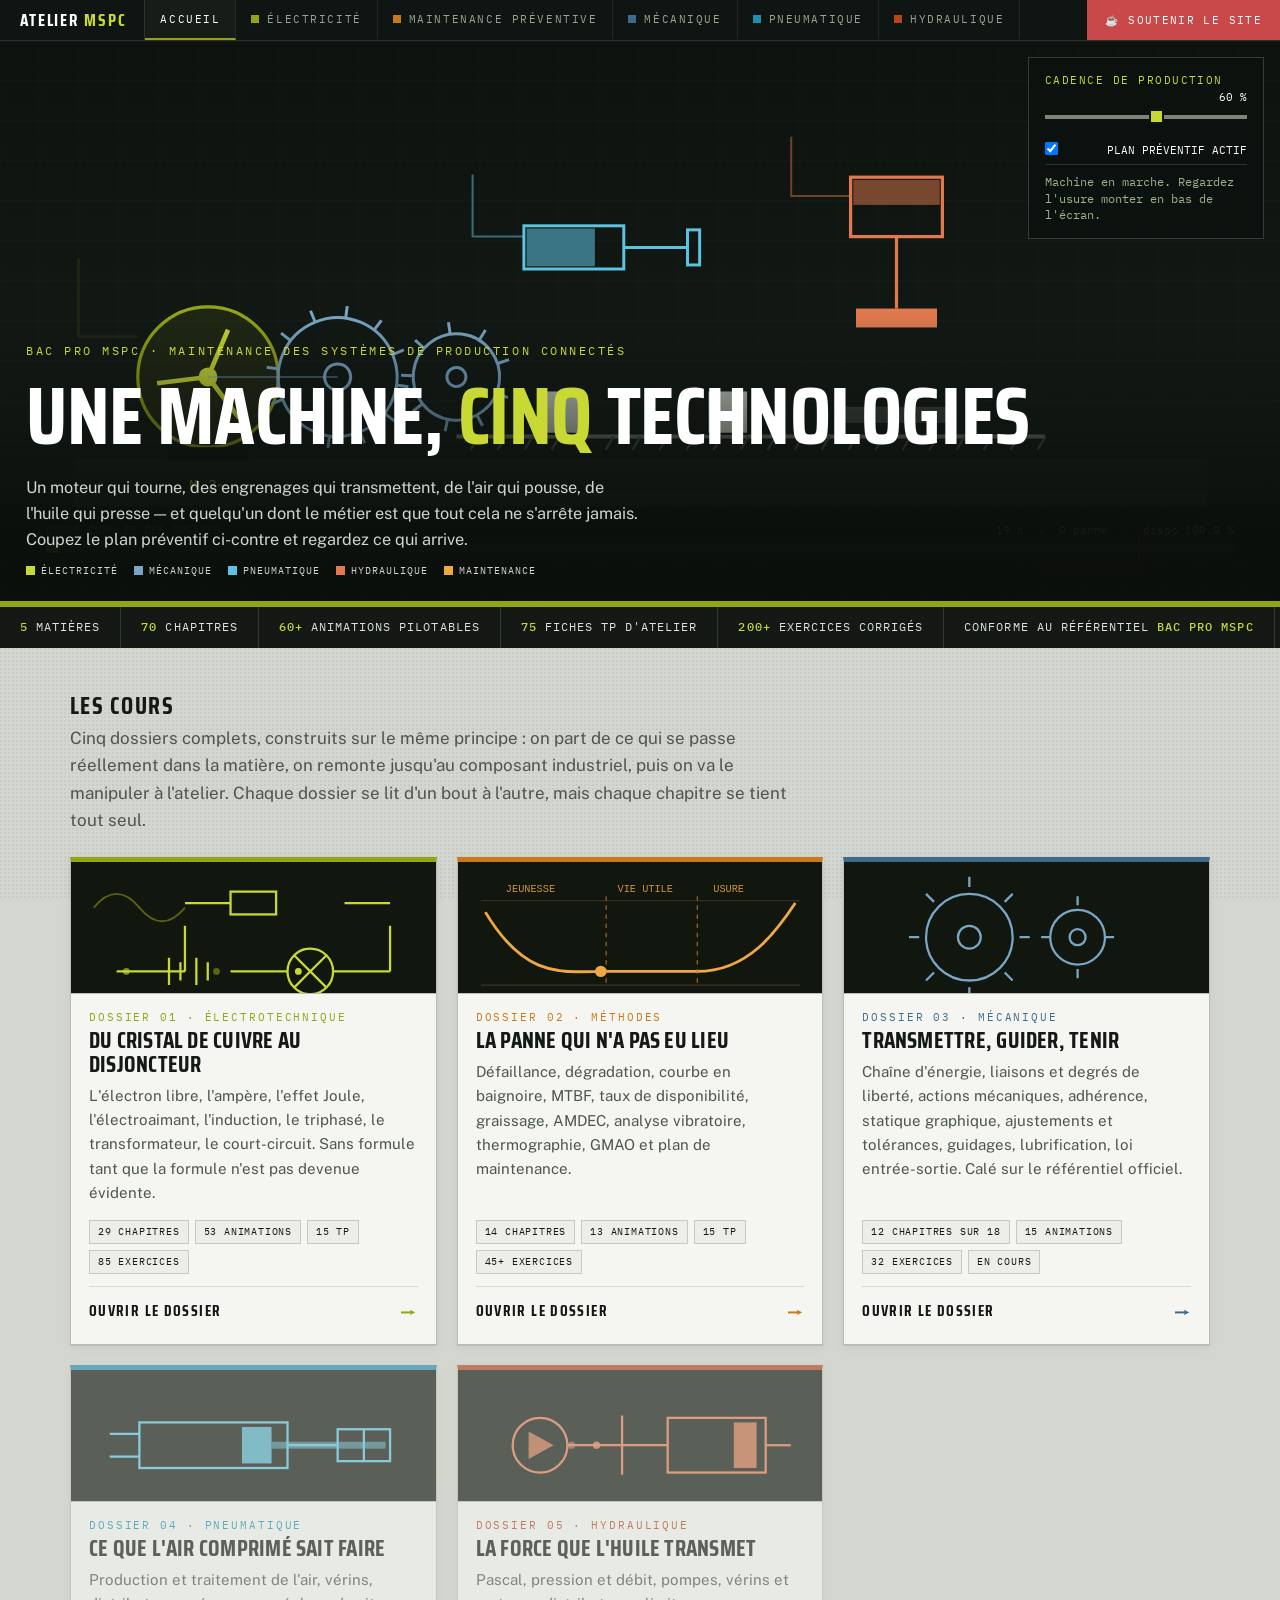
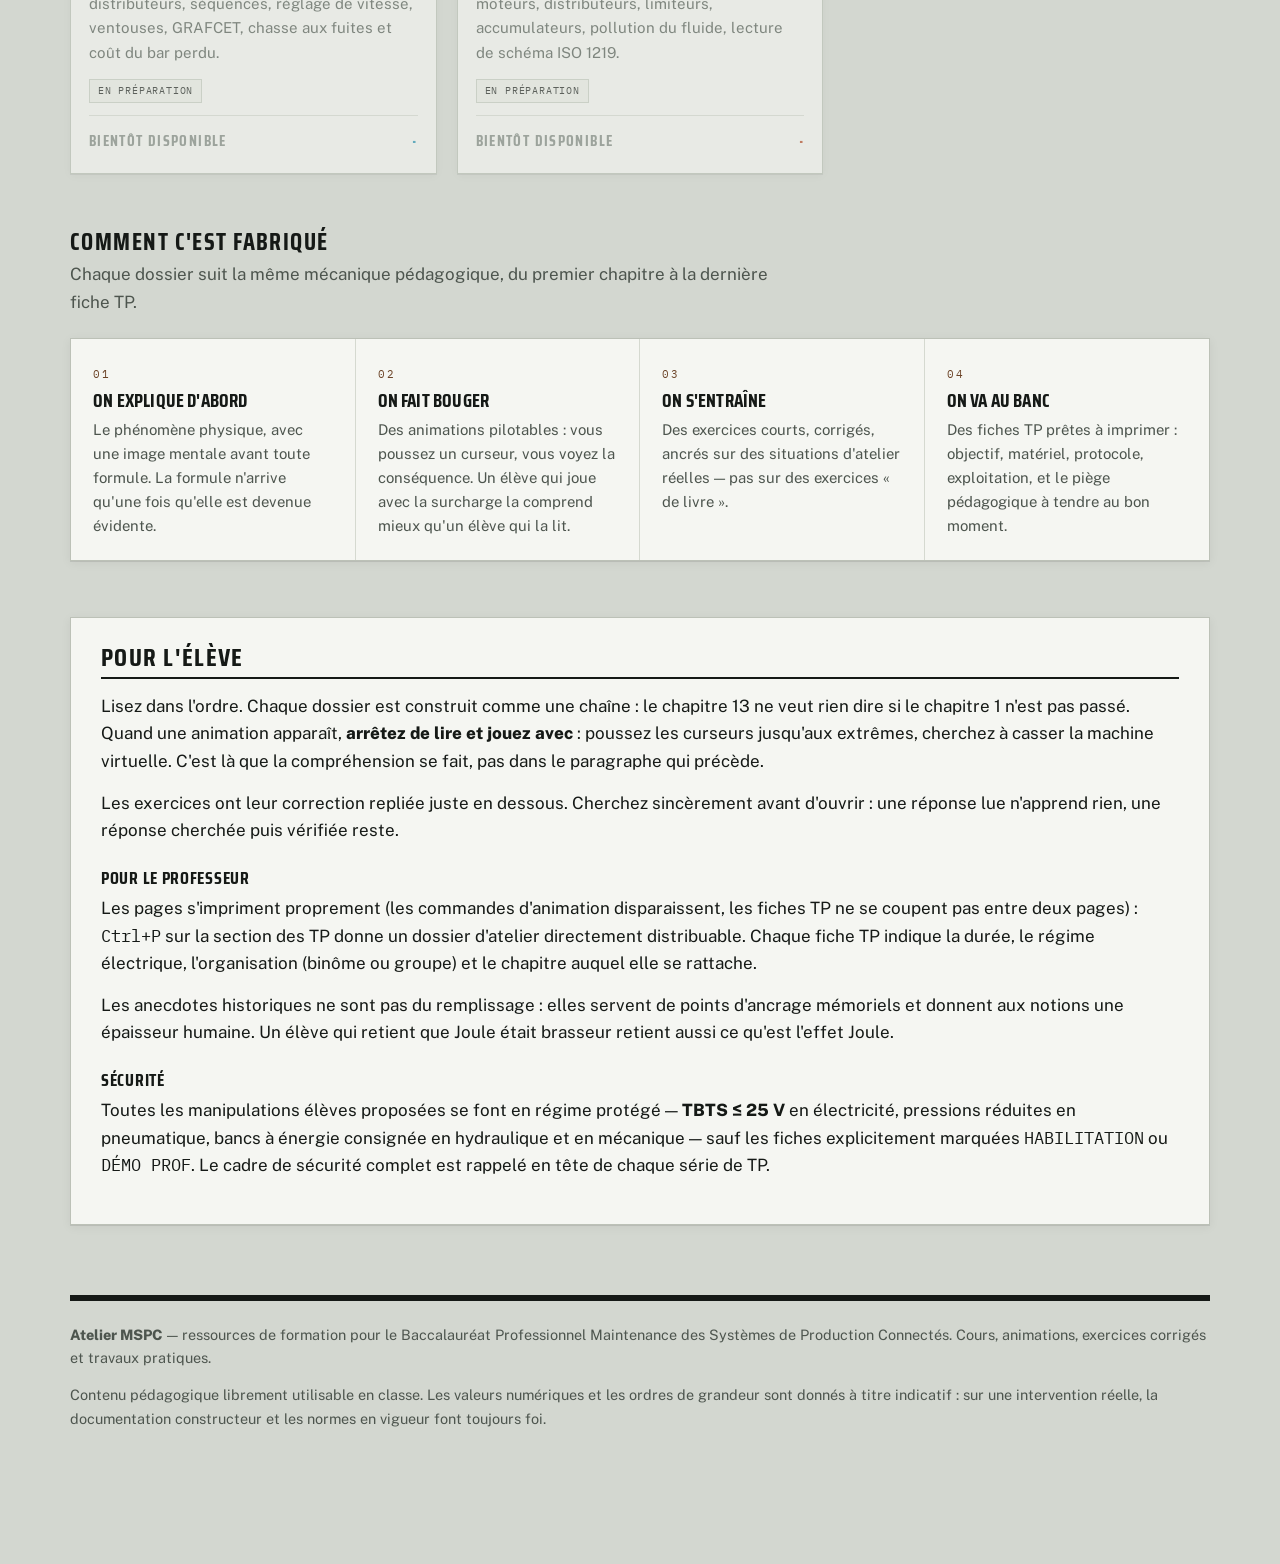
==== index.html @ 01ea4c97 "Header persistant (sticky) + bouton de don Ko-fi - .sitenav passe en position:sticky pour rester vis" ====
<!DOCTYPE html>
<html lang="fr">
<head>
<meta charset="utf-8">
<meta name="viewport" content="width=device-width, initial-scale=1">
<title>Atelier MSPC — Cours, exercices et TP pour le Bac Pro Maintenance</title>
<meta name="description" content="Ressources complètes de Bac Pro MSPC : électricité, maintenance préventive, mécanique, pneumatique, hydraulique. Cours, animations pilotables, exercices corrigés et fiches TP d'atelier.">
<link rel="preconnect" href="https://fonts.googleapis.com">
<link rel="preconnect" href="https://fonts.gstatic.com" crossorigin>
<link href="https://fonts.googleapis.com/css2?family=Saira+Condensed:wght@500;600;700&family=Public+Sans:ital,wght@0,400;0,600;0,800;1,400&family=IBM+Plex+Mono:wght@400;500;600&display=swap" rel="stylesheet">
<link rel="stylesheet" href="assets/site.css">
<script src="assets/site.js"></script>
<style>
:root{--accent:#93a415; --accent-clair:#c8d834}
.hero-canvas-wrap{height:min(70vh,560px); min-height:420px}
.pitch{display:grid; grid-template-columns:repeat(auto-fit,minmax(230px,1fr)); gap:0; margin-bottom:56px;
  border:1px solid #bcc1b7; background:var(--papier); box-shadow:var(--ombre)}
.pitch>div{padding:20px 22px 22px; border-right:1px solid #d5d9d0}
.pitch>div:last-child{border-right:none}
.pitch .n{font-family:"IBM Plex Mono",monospace; font-size:10.5px; letter-spacing:.2em; text-transform:uppercase; color:var(--repere)}
.pitch h3{margin:4px 0 7px; font-size:1.18rem; text-transform:uppercase}
.pitch p{margin:0; font-size:.93rem; color:var(--encre-doux)}
.legende-hero{display:flex; flex-wrap:wrap; gap:5px 16px; margin-top:10px}
.legende-hero span{font-family:"IBM Plex Mono",monospace; font-size:10px; letter-spacing:.1em; text-transform:uppercase; color:#cfd6cf; display:flex; align-items:center; gap:6px}
.legende-hero i{width:9px; height:9px; display:block}
.switch{display:flex; align-items:center; gap:9px; cursor:pointer; margin:0 0 12px}
.switch input{width:auto; margin:0}
.switch span{font-family:"IBM Plex Mono",monospace; font-size:10.5px; letter-spacing:.11em; text-transform:uppercase; color:#fff}
@media (max-width:760px){.pitch>div{border-right:none; border-bottom:1px solid #d5d9d0}}
</style>
</head>
<body>

<nav class="sitenav" aria-label="Navigation entre les cours">
  <a class="marque" href="index.html"><span class="sig">Atelier <b>MSPC</b></span></a>
  <div class="liens">
    <a href="index.html" aria-current="page">Accueil</a>
    <a class="m-elec" href="electricite.html"><i class="pastille"></i>Électricité</a>
    <a class="m-maint" href="maintenance-preventive.html"><i class="pastille"></i>Maintenance préventive</a>
    <a class="m-meca" href="mecanique.html"><i class="pastille"></i>Mécanique</a>
    <a class="m-pneu" href="pneumatique.html"><i class="pastille"></i>Pneumatique</a>
    <a class="m-hydro" href="hydraulique.html"><i class="pastille"></i>Hydraulique</a>
  </div>
  <a class="soutenir" href="https://ko-fi.com/topinambourrutabaga" target="_blank" rel="noopener">☕ Soutenir le site</a>
</nav>

<header class="hero">
  <div class="hero-canvas-wrap">
    <canvas id="ligne" aria-label="Animation : ligne de production pluritechnologique avec ou sans maintenance préventive"></canvas>
    <div class="hero-ctrl">
      <label>Cadence de production <span id="hc">60 %</span></label>
      <input type="range" id="hcad" min="10" max="100" value="60" aria-label="Cadence de production">
      <label class="switch"><input type="checkbox" id="hprev" checked><span>Plan préventif actif</span></label>
      <div class="verdict" id="hverdict">Machine en marche. Regardez l'usure monter en bas de l'écran.</div>
    </div>
    <div class="hero-text">
      <span class="eyebrow">Bac Pro MSPC · Maintenance des Systèmes de Production Connectés</span>
      <h1>Une machine, <em>cinq</em> technologies</h1>
      <p>Un moteur qui tourne, des engrenages qui transmettent, de l'air qui pousse, de l'huile qui presse — et quelqu'un dont le métier est que tout cela ne s'arrête jamais. Coupez le plan préventif ci-contre et regardez ce qui arrive.</p>
      <div class="legende-hero">
        <span><i style="background:#c8d834"></i>Électricité</span>
        <span><i style="background:#79a6c4"></i>Mécanique</span>
        <span><i style="background:#5cc4e0"></i>Pneumatique</span>
        <span><i style="background:#e07a4e"></i>Hydraulique</span>
        <span><i style="background:#f0a844"></i>Maintenance</span>
      </div>
    </div>
  </div>
</header>

<div class="meta-bar">
  <div><b>5</b> matières</div>
  <div><b>70</b> chapitres</div>
  <div><b>60+</b> animations pilotables</div>
  <div><b>75</b> fiches TP d'atelier</div>
  <div><b>200+</b> exercices corrigés</div>
  <div>Conforme au référentiel <b>Bac Pro MSPC</b></div>
</div>

<div class="wrap">

<h2 class="section-titre">Les cours</h2>
<p class="section-intro">Cinq dossiers complets, construits sur le même principe : on part de ce qui se passe réellement dans la matière, on remonte jusqu'au composant industriel, puis on va le manipuler à l'atelier. Chaque dossier se lit d'un bout à l'autre, mais chaque chapitre se tient tout seul.</p>

<div class="cours-grid">

  <a class="carte m-elec" href="electricite.html">
    <div class="vignette">
      <svg viewBox="0 0 320 132" preserveAspectRatio="xMidYMid slice" aria-hidden="true">
        <g fill="none" stroke="#c8d834" stroke-width="2">
          <path d="M40 96h60M140 96h50M230 96h50M280 96V56M280 36h-40M100 96V56M100 36h40"/>
          <rect x="140" y="26" width="40" height="20"/>
          <circle cx="210" cy="96" r="20"/><path d="M196 82l28 28M224 82l-28 28"/>
          <path d="M100 96 l0 0"/>
          <path d="M40 96V70M40 70h0" stroke-width="0"/>
        </g>
        <g stroke="#c8d834" stroke-width="2"><path d="M120 88v16M110 84v24M96 88v16M86 84v24"/></g>
        <path d="M20 40q20-24 40 0t40 0" fill="none" stroke="#93a415" stroke-width="1.6" opacity=".55"/>
        <g fill="#c8d834"><circle cx="60" cy="96" r="3"><animate attributeName="cx" values="45;275" dur="3.2s" repeatCount="indefinite"/></circle>
        <circle cx="60" cy="96" r="3" opacity=".6"><animate attributeName="cx" values="45;275" dur="3.2s" begin="-1.1s" repeatCount="indefinite"/></circle>
        <circle cx="60" cy="96" r="3" opacity=".4"><animate attributeName="cx" values="45;275" dur="3.2s" begin="-2.2s" repeatCount="indefinite"/></circle></g>
      </svg>
    </div>
    <div class="corps">
      <span class="num">Dossier 01 · Électrotechnique</span>
      <h3>Du cristal de cuivre au disjoncteur</h3>
      <p>L'électron libre, l'ampère, l'effet Joule, l'électroaimant, l'induction, le triphasé, le transformateur, le court-circuit. Sans formule tant que la formule n'est pas devenue évidente.</p>
      <div class="chiffres"><span>29 chapitres</span><span>53 animations</span><span>15 TP</span><span>85 exercices</span></div>
      <div class="cta">Ouvrir le dossier <em>→</em></div>
    </div>
  </a>

  <a class="carte m-maint" href="maintenance-preventive.html">
    <div class="vignette">
      <svg viewBox="0 0 320 132" preserveAspectRatio="xMidYMid slice" aria-hidden="true">
        <path d="M20 34h280M20 108h280" stroke="#5a4a2e" stroke-width="1" opacity=".6"/>
        <path d="M24 44 C60 104, 92 96, 130 96 L210 96 C255 96, 280 60, 296 36"
              fill="none" stroke="#f0a844" stroke-width="2.5"/>
        <g stroke="#c9791a" stroke-width="1.2" opacity=".7" stroke-dasharray="4 4">
          <path d="M130 30v78M210 30v78"/></g>
        <g fill="#f0a844" font-family="monospace" font-size="9" opacity=".85">
          <text x="42" y="26">JEUNESSE</text><text x="140" y="26">VIE UTILE</text><text x="224" y="26">USURE</text></g>
        <circle cx="170" cy="96" r="5" fill="#f0a844"><animate attributeName="cx" values="30;296" dur="6s" repeatCount="indefinite"/><animate attributeName="cy" values="44;96;96;36" keyTimes="0;0.35;0.7;1" dur="6s" repeatCount="indefinite"/></circle>
      </svg>
    </div>
    <div class="corps">
      <span class="num">Dossier 02 · Méthodes</span>
      <h3>La panne qui n'a pas eu lieu</h3>
      <p>Défaillance, dégradation, courbe en baignoire, MTBF, taux de disponibilité, graissage, AMDEC, analyse vibratoire, thermographie, GMAO et plan de maintenance.</p>
      <div class="chiffres"><span>14 chapitres</span><span>13 animations</span><span>15 TP</span><span>45+ exercices</span></div>
      <div class="cta">Ouvrir le dossier <em>→</em></div>
    </div>
  </a>

  <a class="carte m-meca" href="mecanique.html">
    <div class="vignette">
      <svg viewBox="0 0 320 132" preserveAspectRatio="xMidYMid slice" aria-hidden="true">
        <g fill="none" stroke="#79a6c4" stroke-width="2">
          <circle cx="110" cy="66" r="38"/><circle cx="110" cy="66" r="10"/>
          <circle cx="205" cy="66" r="24"/><circle cx="205" cy="66" r="7"/>
        </g>
        <g stroke="#79a6c4" stroke-width="2"><path d="M110 22v-9M110 110v9M66 66h-9M154 66h9M79 35l-7-7M141 97l7 7M141 35l7-7M79 97l-7 7"/></g>
        <g stroke="#79a6c4" stroke-width="2"><path d="M205 38v-8M205 94v8M181 66h-8M229 66h8"/></g>
      </svg>
    </div>
    <div class="corps">
      <span class="num">Dossier 03 · Mécanique</span>
      <h3>Transmettre, guider, tenir</h3>
      <p>Chaîne d'énergie, liaisons et degrés de liberté, actions mécaniques, adhérence, statique graphique, ajustements et tolérances, guidages, lubrification, loi entrée-sortie. Calé sur le référentiel officiel.</p>
      <div class="chiffres"><span>12 chapitres sur 18</span><span>15 animations</span><span>32 exercices</span><span>en cours</span></div>
      <div class="cta">Ouvrir le dossier <em>→</em></div>
    </div>
  </a>

  <div class="carte m-pneu bientot">
    <div class="vignette">
      <svg viewBox="0 0 320 132" preserveAspectRatio="xMidYMid slice" aria-hidden="true">
        <g fill="none" stroke="#5cc4e0" stroke-width="2">
          <rect x="60" y="46" width="130" height="40"/>
          <path d="M190 66h44M60 56h-26M60 76h-26"/>
          <rect x="234" y="52" width="46" height="28"/><path d="M257 52v28"/>
        </g>
        <rect x="70" y="50" width="26" height="32" fill="#5cc4e0" opacity=".85">
          <animate attributeName="x" values="70;150;150;70" keyTimes="0;0.35;0.6;1" dur="4s" repeatCount="indefinite"/></rect>
        <rect x="96" y="63" width="100" height="6" fill="#5cc4e0" opacity=".55">
          <animate attributeName="x" values="96;176;176;96" keyTimes="0;0.35;0.6;1" dur="4s" repeatCount="indefinite"/></rect>
      </svg>
    </div>
    <div class="corps">
      <span class="num">Dossier 04 · Pneumatique</span>
      <h3>Ce que l'air comprimé sait faire</h3>
      <p>Production et traitement de l'air, vérins, distributeurs, séquences, réglage de vitesse, ventouses, GRAFCET, chasse aux fuites et coût du bar perdu.</p>
      <div class="chiffres"><span>En préparation</span></div>
      <div class="cta">Bientôt disponible <em>·</em></div>
    </div>
  </div>

  <div class="carte m-hydro bientot">
    <div class="vignette">
      <svg viewBox="0 0 320 132" preserveAspectRatio="xMidYMid slice" aria-hidden="true">
        <g fill="none" stroke="#e07a4e" stroke-width="2">
          <circle cx="72" cy="66" r="24"/><path d="M62 54l22 12-22 12z" fill="#e07a4e" opacity=".8" stroke="none"/>
          <path d="M96 66h48M144 40v52M144 66h40"/>
          <rect x="184" y="42" width="86" height="48"/><path d="M270 66h22"/>
        </g>
        <rect x="188" y="46" width="20" height="40" fill="#e07a4e" opacity=".85">
          <animate attributeName="x" values="188;242;242;188" keyTimes="0;0.4;0.62;1" dur="4.6s" repeatCount="indefinite"/></rect>
        <g fill="#e07a4e"><circle cx="110" cy="66" r="3.2" opacity=".9"><animate attributeName="cx" values="98;142" dur="1.4s" repeatCount="indefinite"/></circle>
        <circle cx="120" cy="66" r="3.2" opacity=".6"><animate attributeName="cx" values="98;142" dur="1.4s" begin="-.7s" repeatCount="indefinite"/></circle></g>
      </svg>
    </div>
    <div class="corps">
      <span class="num">Dossier 05 · Hydraulique</span>
      <h3>La force que l'huile transmet</h3>
      <p>Pascal, pression et débit, pompes, vérins et moteurs, distributeurs, limiteurs, accumulateurs, pollution du fluide, lecture de schéma ISO 1219.</p>
      <div class="chiffres"><span>En préparation</span></div>
      <div class="cta">Bientôt disponible <em>·</em></div>
    </div>
  </div>

</div>

<h2 class="section-titre">Comment c'est fabriqué</h2>
<p class="section-intro">Chaque dossier suit la même mécanique pédagogique, du premier chapitre à la dernière fiche TP.</p>

<div class="pitch">
  <div><span class="n">01</span><h3>On explique d'abord</h3><p>Le phénomène physique, avec une image mentale avant toute formule. La formule n'arrive qu'une fois qu'elle est devenue évidente.</p></div>
  <div><span class="n">02</span><h3>On fait bouger</h3><p>Des animations pilotables : vous poussez un curseur, vous voyez la conséquence. Un élève qui joue avec la surcharge la comprend mieux qu'un élève qui la lit.</p></div>
  <div><span class="n">03</span><h3>On s'entraîne</h3><p>Des exercices courts, corrigés, ancrés sur des situations d'atelier réelles — pas sur des exercices « de livre ».</p></div>
  <div><span class="n">04</span><h3>On va au banc</h3><p>Des fiches TP prêtes à imprimer : objectif, matériel, protocole, exploitation, et le piège pédagogique à tendre au bon moment.</p></div>
</div>

<div class="bloc">
  <h2>Pour l'élève</h2>
  <p>Lisez dans l'ordre. Chaque dossier est construit comme une chaîne : le chapitre 13 ne veut rien dire si le chapitre 1 n'est pas passé. Quand une animation apparaît, <strong>arrêtez de lire et jouez avec</strong> : poussez les curseurs jusqu'aux extrêmes, cherchez à casser la machine virtuelle. C'est là que la compréhension se fait, pas dans le paragraphe qui précède.</p>
  <p>Les exercices ont leur correction repliée juste en dessous. Cherchez sincèrement avant d'ouvrir : une réponse lue n'apprend rien, une réponse cherchée puis vérifiée reste.</p>

  <h3>Pour le professeur</h3>
  <p>Les pages s'impriment proprement (les commandes d'animation disparaissent, les fiches TP ne se coupent pas entre deux pages) : <span class="mono">Ctrl+P</span> sur la section des TP donne un dossier d'atelier directement distribuable. Chaque fiche TP indique la durée, le régime électrique, l'organisation (binôme ou groupe) et le chapitre auquel elle se rattache.</p>
  <p>Les anecdotes historiques ne sont pas du remplissage : elles servent de points d'ancrage mémoriels et donnent aux notions une épaisseur humaine. Un élève qui retient que Joule était brasseur retient aussi ce qu'est l'effet Joule.</p>

  <h3>Sécurité</h3>
  <p>Toutes les manipulations élèves proposées se font en régime protégé — <strong>TBTS ≤ 25 V</strong> en électricité, pressions réduites en pneumatique, bancs à énergie consignée en hydraulique et en mécanique — sauf les fiches explicitement marquées <span class="mono">HABILITATION</span> ou <span class="mono">DÉMO PROF</span>. Le cadre de sécurité complet est rappelé en tête de chaque série de TP.</p>
</div>

<footer class="fin">
  <p><strong>Atelier MSPC</strong> — ressources de formation pour le Baccalauréat Professionnel Maintenance des Systèmes de Production Connectés. Cours, animations, exercices corrigés et travaux pratiques.</p>
  <p>Contenu pédagogique librement utilisable en classe. Les valeurs numériques et les ordres de grandeur sont donnés à titre indicatif : sur une intervention réelle, la documentation constructeur et les normes en vigueur font toujours foi.</p>
</footer>

</div>

<script>
(function(){
  "use strict";
  var cv=document.getElementById('ligne'), ctx=cv.getContext('2d');
  var cad=document.getElementById('hcad'), prev=document.getElementById('hprev');
  var lblC=document.getElementById('hc'), verdict=document.getElementById('hverdict');
  // Dimensionnement et boucle de rendu confiés au moteur commun (assets/site.js)
  var W=0,H=0;
  var reduce=MSPC.reduce;

  // --- état de la machine ---
  var t=0, ang=0, beltX=0, verinP=0, verinDir=1, presseP=0;
  var usure=0, heures=0, arrets=0, hArret=0, enPanne=0, enPreventif=0, prochainPrev=250;
  var boites=[];
  for(var i=0;i<5;i++) boites.push({x:-i*120, ok:true});

  function reset(){ usure=0; heures=0; arrets=0; hArret=0; enPanne=0; enPreventif=0; prochainPrev=250; }
  prev.addEventListener('change',function(){ if(prev.checked) prochainPrev=heures+250; });

  function machine(k){
    // k : coefficient de marche (0 = arrêtée)
    var cx=W*0.5, base=H*0.60, s=Math.min(W/900,H/560*1.35); s=Math.max(s,0.42);
    ctx.save(); ctx.translate(cx,base); ctx.scale(s,s);

    // --- bâti ---
    ctx.fillStyle='#1a2019'; ctx.fillRect(-420,60,840,26);
    ctx.fillStyle='#232b24'; ctx.fillRect(-420,86,840,10);

    // --- 1. MOTEUR ÉLECTRIQUE (vert) ---
    ctx.save(); ctx.translate(-320,0);
    ctx.strokeStyle='#93a415'; ctx.lineWidth=2.4; ctx.fillStyle='rgba(147,164,21,.10)';
    ctx.beginPath(); ctx.arc(0,0,52,0,6.2832); ctx.fill(); ctx.stroke();
    ctx.fillStyle='#11160f'; ctx.fillRect(-30,52,60,10);
    // rotor
    ctx.save(); ctx.rotate(ang);
    ctx.strokeStyle='#c8d834'; ctx.lineWidth=3.4;
    for(var a=0;a<3;a++){ ctx.rotate(2.0944); ctx.beginPath(); ctx.moveTo(0,0); ctx.lineTo(0,-38); ctx.stroke(); }
    ctx.restore();
    ctx.fillStyle='#c8d834'; ctx.beginPath(); ctx.arc(0,0,7,0,6.2832); ctx.fill();
    // arc électrique animé sur l'alim
    ctx.strokeStyle='rgba(200,216,52,'+(0.35+0.3*Math.sin(t*6))+')'; ctx.lineWidth=2;
    ctx.beginPath(); ctx.moveTo(-52,-30); ctx.lineTo(-96,-30); ctx.lineTo(-96,-88); ctx.stroke();
    ctx.fillStyle='#c8d834'; ctx.font='11px "IBM Plex Mono",monospace'; ctx.textAlign='center';
    ctx.fillText('M 3~',0,84);
    ctx.restore();

    // --- 2. ENGRENAGES (bleu acier) ---
    function roue(x,y,r,n,rot,col){
      ctx.save(); ctx.translate(x,y); ctx.rotate(rot);
      ctx.strokeStyle=col; ctx.lineWidth=2.2;
      ctx.beginPath(); ctx.arc(0,0,r,0,6.2832); ctx.stroke();
      ctx.beginPath();
      for(var i=0;i<n;i++){ var A=i*6.2832/n; ctx.moveTo(Math.cos(A)*r,Math.sin(A)*r); ctx.lineTo(Math.cos(A)*(r+9),Math.sin(A)*(r+9)); }
      ctx.stroke();
      ctx.beginPath(); ctx.arc(0,0,r*0.22,0,6.2832); ctx.stroke();
      ctx.restore();
    }
    roue(-224,0,44,12,ang*0.6,'#79a6c4');
    roue(-136,0,32,9,-ang*0.83,'#79a6c4');
    ctx.strokeStyle='rgba(121,166,196,.45)'; ctx.lineWidth=1.4;
    ctx.beginPath(); ctx.moveTo(-320,0); ctx.lineTo(-224,0); ctx.stroke();

    // --- 3. CONVOYEUR (bande) ---
    ctx.strokeStyle='#6d7469'; ctx.lineWidth=3;
    ctx.beginPath(); ctx.moveTo(-136,44); ctx.lineTo(300,44); ctx.stroke();
    ctx.strokeStyle='#464d43'; ctx.lineWidth=1.6;
    for(var b=0;b<26;b++){ var bx=-136+((b*20+beltX)%440); ctx.beginPath(); ctx.moveTo(bx,44); ctx.lineTo(bx-6,54); ctx.stroke(); }
    // boîtes transportées
    for(var i2=0;i2<boites.length;i2++){
      var bo=boites[i2];
      if(bo.x<-140||bo.x>300) continue;
      ctx.fillStyle=bo.ok?'rgba(214,220,208,.92)':'rgba(179,32,23,.85)';
      ctx.fillRect(bo.x-15,10,30,32);
      ctx.strokeStyle='#0f1512'; ctx.lineWidth=1.4; ctx.strokeRect(bo.x-15,10,30,32);
    }

    // --- 4. VÉRIN PNEUMATIQUE (cyan) : pousseur au-dessus du convoyeur ---
    ctx.save(); ctx.translate(-40,-96);
    ctx.strokeStyle='#5cc4e0'; ctx.lineWidth=2.2;
    ctx.strokeRect(-46,-16,74,32);
    ctx.fillStyle='rgba(92,196,224,.55)'; ctx.fillRect(-44,-14,20+verinP*40,28);
    ctx.beginPath(); ctx.moveTo(28,0); ctx.lineTo(40+verinP*46,0); ctx.stroke();
    ctx.strokeRect(40+verinP*46,-13,9,26);
    // arrivée d'air
    ctx.strokeStyle='rgba(92,196,224,.5)'; ctx.lineWidth=1.5;
    ctx.beginPath(); ctx.moveTo(-46,-8); ctx.lineTo(-84,-8); ctx.lineTo(-84,-54); ctx.stroke();
    ctx.restore();

    // --- 5. PRESSE HYDRAULIQUE (orange) ---
    ctx.save(); ctx.translate(190,-118);
    ctx.strokeStyle='#e07a4e'; ctx.lineWidth=2.4;
    ctx.strokeRect(-34,-30,68,44);
    ctx.fillStyle='rgba(224,122,78,.5)'; ctx.fillRect(-32,-28,64,10+presseP*30);
    ctx.beginPath(); ctx.moveTo(0,14); ctx.lineTo(0,52+presseP*54); ctx.stroke();
    ctx.fillStyle='#e07a4e'; ctx.fillRect(-30,52+presseP*54,60,14);
    // enclume
    ctx.fillStyle='#3a423a'; ctx.fillRect(-40,140,80,12);
    ctx.strokeStyle='rgba(224,122,78,.45)'; ctx.lineWidth=1.5;
    ctx.beginPath(); ctx.moveTo(-34,-16); ctx.lineTo(-78,-16); ctx.lineTo(-78,-60); ctx.stroke();
    ctx.restore();

    ctx.restore();
  }

  function jauge(){
    var pad=Math.min(W*0.06,46), y=H-58, w=W-pad*2;
    ctx.font='11px "IBM Plex Mono",monospace'; ctx.textAlign='left';
    ctx.fillStyle='#8d968b'; ctx.fillText('USURE CUMULÉE DES ORGANES',pad,y-9);
    // barre
    ctx.fillStyle='rgba(255,255,255,.10)'; ctx.fillRect(pad,y,w,10);
    var u=Math.min(usure,100)/100;
    var col = u<0.55 ? '#93a415' : (u<0.82 ? '#f0a844' : '#b32017');
    ctx.fillStyle=col; ctx.fillRect(pad,y,w*u,10);
    // seuil de défaillance
    ctx.strokeStyle='rgba(179,32,23,.85)'; ctx.lineWidth=2;
    ctx.beginPath(); ctx.moveTo(pad+w*0.92,y-5); ctx.lineTo(pad+w*0.92,y+15); ctx.stroke();
    ctx.fillStyle='rgba(179,32,23,.9)'; ctx.font='9px "IBM Plex Mono",monospace';
    ctx.fillText('SEUIL DE DÉFAILLANCE',pad+w*0.92-96,y+26);
    // compteurs
    ctx.textAlign='right'; ctx.font='11px "IBM Plex Mono",monospace'; ctx.fillStyle='#cfd6cf';
    var dispo = heures>0 ? (100*(heures-hArret)/heures) : 100;
    ctx.fillText(Math.round(heures)+' h  ·  '+arrets+' panne'+(arrets>1?'s':'')+'  ·  dispo '+dispo.toFixed(1)+' %',pad+w,y-9);
  }

  function bandeau(){
    if(enPanne>0){
      ctx.fillStyle='rgba(179,32,23,'+(0.14+0.09*Math.sin(t*9))+')'; ctx.fillRect(0,0,W,H);
      ctx.fillStyle='#ff6a5e'; ctx.font='700 '+Math.min(W*0.045,34)+'px "Saira Condensed",sans-serif';
      ctx.textAlign='center'; ctx.fillText('ARRÊT FORTUIT — DÉFAILLANCE',W/2,H*0.30);
      ctx.fillStyle='#ffb0a8'; ctx.font='12px "IBM Plex Mono",monospace';
      ctx.fillText('Réparation en cours · production perdue',W/2,H*0.30+22);
    } else if(enPreventif>0){
      ctx.fillStyle='#f0a844'; ctx.font='700 '+Math.min(W*0.034,26)+'px "Saira Condensed",sans-serif';
      ctx.textAlign='center'; ctx.fillText('ARRÊT PROGRAMMÉ — INTERVENTION PRÉVENTIVE',W/2,H*0.30);
      ctx.fillStyle='#e0c49a'; ctx.font='12px "IBM Plex Mono",monospace';
      ctx.fillText('Graissage · contrôle · remplacement des pièces d\'usure',W/2,H*0.30+22);
    }
  }

  var dernierTexte='';
  function texte(){
    var msg;
    if(enPanne>0) msg='Panne. Personne n\'avait rien vu venir : la machine s\'arrête au pire moment, et l\'arrêt dure longtemps.';
    else if(enPreventif>0) msg='Arrêt court, choisi, planifié. On remet l\'usure à zéro avant qu\'elle ne devienne une panne.';
    else if(usure>82) msg='Usure critique : vibrations, jeu, échauffement. La défaillance est imminente.';
    else if(usure>55) msg='L\'usure s\'installe. C\'est ici qu\'un contrôle conditionnel la détecterait.';
    else if(+cad.value>85) msg='Cadence élevée : la machine produit plus, mais s\'use nettement plus vite.';
    else msg='Machine en marche. Regardez l\'usure monter en bas de l\'écran.';
    if(msg!==dernierTexte){ verdict.textContent=msg; dernierTexte=msg; }
  }

  MSPC.anim('ligne', function(a){
    W=a.W; H=a.H; t=a.t;
    var dt=a.dt;
    var c=+cad.value/100;
    lblC.textContent=Math.round(c*100)+' %';

    var marche = (enPanne<=0 && enPreventif<=0) ? 1 : 0;

    if(marche){
      heures += dt*22;
      // l'usure croît plus que proportionnellement à la cadence
      usure += dt*3.4*Math.pow(c,1.7);
      if(prev.checked && heures>=prochainPrev){ enPreventif=2.0; }
      if(usure>=92){ enPanne=6.0; arrets++; }
    } else {
      heures += dt*22; hArret += dt*22;
      if(enPreventif>0){ enPreventif-=dt; if(enPreventif<=0){ usure=Math.max(0,usure*0.12); prochainPrev=heures+250; } }
      if(enPanne>0){ enPanne-=dt; if(enPanne<=0){ usure=0; if(prev.checked) prochainPrev=heures+250; } }
    }

    // cinématique
    var k = marche ? c : 0;
    if(!reduce){
      ang += dt*9*k;
      beltX += dt*150*k;
      verinP += verinDir*dt*1.5*k; if(verinP>1){verinP=1;verinDir=-1;} if(verinP<0){verinP=0;verinDir=1;}
      presseP = marche ? (0.5+0.5*Math.sin(t*2.2*c-1.57)) : presseP;
      for(var i=0;i<boites.length;i++){
        boites[i].x += dt*150*k*0.85;
        if(boites[i].x>320){ boites[i].x=-150; boites[i].ok = usure<80 || Math.random()>0.4; }
      }
    }

    // rendu
    ctx.clearRect(0,0,W,H);
    var g=ctx.createLinearGradient(0,0,0,H);
    g.addColorStop(0,'#0d120f'); g.addColorStop(1,'#161d18');
    ctx.fillStyle=g; ctx.fillRect(0,0,W,H);
    ctx.globalAlpha=0.5;
    ctx.strokeStyle='rgba(255,255,255,.05)'; ctx.lineWidth=1;
    for(var gx=0;gx<W;gx+=40){ ctx.beginPath(); ctx.moveTo(gx,0); ctx.lineTo(gx,H); ctx.stroke(); }
    for(var gy=0;gy<H;gy+=40){ ctx.beginPath(); ctx.moveTo(0,gy); ctx.lineTo(W,gy); ctx.stroke(); }
    ctx.globalAlpha=1;

    machine(k);
    jauge();
    bandeau();
    texte();
  }, {fill:true});
})();
</script>

</body>
</html>
---- assets/site.css ----
/* =========================================================================
   ATELIER MSPC — feuille de style commune
   Identité visuelle : armoire électrique RAL 7035, papier de schéma, rail DIN.
   Chaque page de cours redéfinit --accent / --accent-clair dans son <style>.
   ========================================================================= */

:root{
  /* --- Neutres : le décor d'atelier, identique partout --- */
  --armoire:#d3d7d0;      /* gris RAL 7035, fond de page */
  --papier:#f5f6f2;       /* feuille de schéma */
  --papier-2:#eceee7;
  --encre:#151916;
  --encre-doux:#4d554e;
  --encre-pale:#7b837c;
  --rail:#a3a89e;
  --rail-fonce:#7e847a;
  --danger:#b32017;
  --repere:#6b4327;       /* marron : kickers, tags secondaires */
  --lien:#1b5fa6;         /* bleu : liens, exercices */
  --ombre:0 1px 0 rgba(0,0,0,.09), 0 2px 10px rgba(0,0,0,.06);

  /* --- Accent : redéfini par chaque matière --- */
  --accent:#93a415;
  --accent-clair:#c8d834;
  --accent-sombre:#4a5410;

  /* Alias de compatibilité (le cours d'électricité les utilise en dur) */
  --terre:var(--accent);
  --terre-clair:var(--accent-clair);
  --phase:var(--repere);
  --neutre:var(--lien);
  --cuivre:#b06a2c;
}

*{box-sizing:border-box}
html{scroll-behavior:smooth}
body{
  margin:0; background:var(--armoire); color:var(--encre);
  font-family:"Public Sans",-apple-system,system-ui,sans-serif;
  font-size:17px; line-height:1.62;
  -webkit-font-smoothing:antialiased;
}
/* Texture discrète de tôle grenaillée */
body::before{
  content:""; position:fixed; inset:0; pointer-events:none; z-index:0; opacity:.35;
  background-image:radial-gradient(circle at 1px 1px, rgba(0,0,0,.13) 1px, transparent 0);
  background-size:4px 4px;
}
.wrap{position:relative; z-index:1; max-width:1180px; margin:0 auto; padding:0 20px 120px}

h1,h2,h3,h4,.disp{font-family:"Saira Condensed","Public Sans",sans-serif; font-weight:700; line-height:1.05; letter-spacing:.01em}
.mono{font-family:"IBM Plex Mono",ui-monospace,monospace}
a{color:var(--lien)}
:focus-visible{outline:3px solid var(--lien); outline-offset:2px}

/* ---------- BARRE DE NAVIGATION INTER-COURS ---------- */
.sitenav{position:sticky; top:0; z-index:45; background:#0f1512; border-bottom:1px solid #2a322b;
  display:flex; align-items:stretch; flex-wrap:wrap; gap:0}
.sitenav .marque{display:flex; align-items:center; gap:9px; padding:9px 18px 9px 20px; text-decoration:none;
  border-right:1px solid #2a322b; flex:0 0 auto}
.sitenav .marque .sig{font-family:"Saira Condensed",sans-serif; font-weight:700; font-size:1.06rem;
  letter-spacing:.11em; color:#fff; text-transform:uppercase; line-height:1}
.sitenav .marque .sig b{color:var(--accent-clair); font-weight:700}
.sitenav .liens{display:flex; flex-wrap:wrap; flex:1 1 auto}
.sitenav .liens a{display:flex; align-items:center; padding:0 15px; min-height:40px; text-decoration:none;
  font-family:"IBM Plex Mono",monospace; font-size:10.5px; letter-spacing:.15em; text-transform:uppercase;
  color:#9aa494; border-right:1px solid #232a24; border-bottom:2px solid transparent; transition:color .12s, border-color .12s}
.sitenav .liens a:hover{color:#e6ebe4; border-bottom-color:var(--m-accent,var(--accent))}
.sitenav .liens a[aria-current="page"]{color:#fff; border-bottom-color:var(--m-accent,var(--accent)); background:#161d18}
.sitenav .liens a .pastille{width:8px; height:8px; margin-right:8px; background:var(--m-accent,var(--accent)); flex:0 0 auto}
.sitenav .soutenir{display:flex; align-items:center; gap:6px; padding:0 18px; text-decoration:none;
  font-family:"IBM Plex Mono",monospace; font-size:10.5px; letter-spacing:.13em; text-transform:uppercase;
  color:#fff; background:#c9484a; flex:0 0 auto; white-space:nowrap; transition:background .12s}
.sitenav .soutenir:hover{background:#e05a5c}
@media (max-width:640px){.sitenav .soutenir{padding:0 13px; font-size:9.5px}}

/* Couleurs propres à chaque matière, utilisables partout via une classe */
.m-elec{--m-accent:#93a415; --m-accent-clair:#c8d834}
.m-maint{--m-accent:#c9791a; --m-accent-clair:#f0a844}
.m-meca{--m-accent:#3f6b8a; --m-accent-clair:#79a6c4}
.m-pneu{--m-accent:#1f8fb0; --m-accent-clair:#5cc4e0}
.m-hydro{--m-accent:#b5451f; --m-accent-clair:#e07a4e}

/* ---------- HERO ---------- */
header.hero{position:relative; margin:0; padding:0; overflow:hidden; background:#0f1512; border-bottom:6px solid var(--accent)}
.hero-canvas-wrap{position:relative; height:min(74vh,620px); min-height:430px}
.hero-canvas-wrap>canvas{position:absolute; inset:0; width:100%; height:100%; display:block}
.hero-text{position:absolute; left:0; right:0; bottom:0; padding:24px 26px 22px;
  background:linear-gradient(to top, rgba(10,15,12,.94) 25%, rgba(10,15,12,0));}
.eyebrow{font-family:"IBM Plex Mono",monospace; font-size:11.5px; letter-spacing:.22em; text-transform:uppercase; color:var(--accent-clair)}
.hero-text h1{color:#fff; font-size:clamp(2.4rem,7vw,5.1rem); margin:.12em 0 .18em; text-transform:uppercase; letter-spacing:-.005em}
.hero-text h1 em{font-style:normal; color:var(--accent-clair)}
.hero-text p{color:#cfd6cf; max-width:62ch; margin:0; font-size:1.02rem}
.hero-ctrl{position:absolute; top:16px; right:16px; background:rgba(12,18,14,.82); border:1px solid rgba(255,255,255,.18);
  padding:14px 16px; width:236px; backdrop-filter:blur(6px)}
.hero-ctrl label{display:block; font-family:"IBM Plex Mono",monospace; font-size:10.5px; letter-spacing:.14em;
  text-transform:uppercase; color:var(--accent-clair); margin:0 0 4px}
.hero-ctrl label span{color:#fff; float:right; letter-spacing:0}
.hero-ctrl input{width:100%; margin:0 0 14px}
.hero-ctrl .verdict{font-family:"IBM Plex Mono",monospace; font-size:11.5px; color:#9fb08c; line-height:1.45;
  border-top:1px solid rgba(255,255,255,.14); padding-top:9px; margin-top:2px}

input[type=range]{-webkit-appearance:none; appearance:none; height:22px; background:transparent; cursor:pointer}
input[type=range]::-webkit-slider-runnable-track{height:4px; background:var(--rail-fonce)}
input[type=range]::-moz-range-track{height:4px; background:var(--rail-fonce)}
input[type=range]::-webkit-slider-thumb{-webkit-appearance:none; width:15px; height:15px; background:var(--accent-clair); border:2px solid #10160f; margin-top:-6px; border-radius:0}
input[type=range]::-moz-range-thumb{width:15px; height:15px; background:var(--accent-clair); border:2px solid #10160f; border-radius:0}

/* ---------- BANDEAU INFO ---------- */
.meta-bar{display:flex; flex-wrap:wrap; gap:0; background:var(--encre); color:#dfe4de; margin:0 0 46px;
  font-family:"IBM Plex Mono",monospace; font-size:11.5px; letter-spacing:.09em; text-transform:uppercase}
.meta-bar div{padding:11px 20px; border-right:1px solid #333a34}
.meta-bar b{color:var(--accent-clair); font-weight:500}

/* ---------- SOMMAIRE : rail DIN ---------- */
.sommaire{margin-bottom:64px}
.sommaire h2{font-size:1.5rem; text-transform:uppercase; letter-spacing:.06em; margin:0 0 6px}
.sommaire>p{color:var(--encre-doux); margin:0 0 22px; max-width:70ch}
.rail{position:relative; background:linear-gradient(180deg,#b8bdb3,#9aa096 40%,#878d83);
  border-top:1px solid #cfd4ca; border-bottom:1px solid #6e746a;
  padding:14px 12px; display:flex; flex-wrap:wrap; gap:8px}
.borne{flex:1 1 168px; background:var(--papier); border:1px solid #b9beb4; border-top:3px solid var(--repere);
  padding:9px 11px 11px; text-decoration:none; color:var(--encre); box-shadow:var(--ombre); transition:transform .13s, border-top-color .13s}
.borne:hover,.borne:focus-visible{transform:translateY(-3px); border-top-color:var(--accent)}
.borne .num{font-family:"IBM Plex Mono",monospace; font-size:10.5px; color:var(--encre-pale); letter-spacing:.1em}
.borne .lbl{font-family:"Saira Condensed",sans-serif; font-weight:600; font-size:1.02rem; line-height:1.13; display:block; margin-top:2px; text-transform:uppercase}

/* ---------- CHAPITRES ---------- */
section.ch{background:var(--papier); border:1px solid #bcc1b7; box-shadow:var(--ombre); margin:0 0 34px; scroll-margin-top:14px}
.ch-head{display:flex; align-items:stretch; border-bottom:1px solid #d5d9d0; background:var(--papier-2)}
.ch-num{flex:0 0 auto; width:74px; background:var(--encre); color:var(--accent-clair);
  font-family:"Saira Condensed",sans-serif; font-weight:700; font-size:2.1rem; display:flex; align-items:center; justify-content:center}
.ch-title{padding:16px 22px}
.ch-title .kicker{font-family:"IBM Plex Mono",monospace; font-size:10.5px; letter-spacing:.2em; text-transform:uppercase; color:var(--repere)}
.ch-title h2{font-size:clamp(1.5rem,3.6vw,2.15rem); margin:2px 0 0; text-transform:uppercase}
.ch-body{padding:26px 30px 32px}
.ch-body>*:first-child{margin-top:0}
.ch-body h3{font-size:1.28rem; text-transform:uppercase; letter-spacing:.04em; margin:34px 0 10px; padding-bottom:5px; border-bottom:2px solid var(--encre)}
.ch-body h4{font-size:1.06rem; margin:22px 0 6px; letter-spacing:.02em}
p{margin:0 0 14px}
.lede{font-size:1.13rem; color:var(--encre-doux); border-left:3px solid var(--accent); padding-left:16px; margin-bottom:22px}
strong{font-weight:800}
.cle{background:linear-gradient(transparent 58%, var(--accent-clair) 58%); font-weight:600}
ul,ol{margin:0 0 16px; padding-left:22px}
li{margin-bottom:6px}
table{width:100%; border-collapse:collapse; margin:0 0 18px; font-size:.94rem}
th,td{border:1px solid #c6cbc1; padding:7px 10px; text-align:left}
th{background:var(--encre); color:#eef2ec; font-family:"Saira Condensed",sans-serif; font-weight:600; text-transform:uppercase; letter-spacing:.05em; font-size:.92rem}
tbody tr:nth-child(even){background:var(--papier-2)}
td.mono,th.mono{font-family:"IBM Plex Mono",monospace}
.table-scroll{overflow-x:auto; margin:0 0 18px}
.table-scroll table{margin:0}

/* ---------- BLOCS SPÉCIAUX ---------- */
.plaque{position:relative; margin:24px 0; background:#dfe2da; border:1px solid #a9afa4;
  box-shadow:inset 0 1px 0 #f2f4ee, var(--ombre); padding:16px 20px 17px 20px}
.plaque::before{content:"◉"; position:absolute; left:6px; top:5px; font-size:8px; color:#9aa096}
.plaque::after{content:"◉"; position:absolute; right:6px; top:5px; font-size:8px; color:#9aa096}
.plaque .tag{font-family:"IBM Plex Mono",monospace; font-size:10px; letter-spacing:.24em; text-transform:uppercase; color:var(--repere); display:block; margin-bottom:5px}
.plaque p:last-child{margin-bottom:0}
.plaque h4{margin-top:0}

.formule{background:var(--encre); color:#f2f5f0; padding:16px 20px; margin:20px 0; font-family:"IBM Plex Mono",monospace;
  font-size:1.16rem; text-align:center; letter-spacing:.03em; border-left:6px solid var(--accent)}
.formule small{display:block; font-size:.72rem; color:#9aa494; letter-spacing:.1em; text-transform:uppercase; margin-top:7px}

.encadre{border:2px solid var(--encre); padding:16px 20px; margin:22px 0; background:#fff}
.encadre .tag{font-family:"IBM Plex Mono",monospace; font-size:10px; letter-spacing:.22em; text-transform:uppercase;
  background:var(--encre); color:var(--accent-clair); padding:3px 8px; display:inline-block; margin:-16px 0 10px -20px}
.encadre.danger{border-color:var(--danger)}
.encadre.danger .tag{background:var(--danger); color:#fff}
.encadre.danger p{margin-bottom:8px}

.image-mentale{background:#fffdf4; border:1px dashed var(--repere); padding:15px 19px; margin:20px 0}
.image-mentale .tag{font-family:"IBM Plex Mono",monospace; font-size:10px; letter-spacing:.2em; text-transform:uppercase; color:var(--repere); display:block; margin-bottom:5px}
.image-mentale p:last-child{margin-bottom:0}

/* ---------- ANIMATIONS ---------- */
figure.anim{margin:26px 0; border:1px solid #b3b8ae; background:#11160f}
figure.anim canvas{display:block; width:100%; height:auto; background:#11160f}
figure.anim .ctrls{background:#1a2019; padding:12px 16px; display:flex; flex-wrap:wrap; gap:16px 26px; align-items:flex-end; border-top:1px solid #2c332b}
figure.anim .ctrls .c{flex:1 1 170px; min-width:140px}
figure.anim .ctrls label{display:block; font-family:"IBM Plex Mono",monospace; font-size:10px; letter-spacing:.14em; text-transform:uppercase; color:var(--accent-clair); margin-bottom:3px}
figure.anim .ctrls label span{color:#fff; float:right; letter-spacing:0}
figure.anim .ctrls input[type=range]{width:100%}
figure.anim button.btn{background:var(--accent); color:#10160f; border:none; padding:8px 16px; font-family:"Saira Condensed",sans-serif;
  font-weight:700; text-transform:uppercase; letter-spacing:.08em; font-size:.95rem; cursor:pointer}
figure.anim button.btn:hover{background:var(--accent-clair)}
figure.anim button.btn.rouge{background:var(--danger); color:#fff}
figure.anim button.btn.rouge:hover{background:#d4291d}
figure.anim figcaption{background:var(--papier-2); border-top:1px solid #b3b8ae; padding:10px 16px; font-size:.88rem; color:var(--encre-doux)}
figure.anim figcaption b{color:var(--encre)}
.readout{font-family:"IBM Plex Mono",monospace; font-size:.82rem; color:#9fb08c; line-height:1.5}
.readout b{color:#fff; font-weight:500}

/* ---------- EXERCICES ---------- */
.exo{border-left:5px solid var(--lien); background:#fff; padding:14px 18px; margin:18px 0}
.exo .tag{font-family:"IBM Plex Mono",monospace; font-size:10px; letter-spacing:.2em; text-transform:uppercase; color:var(--lien); display:block; margin-bottom:5px}
.exo p{margin-bottom:9px}
details{margin-top:8px}
details summary{cursor:pointer; font-family:"Saira Condensed",sans-serif; font-weight:600; text-transform:uppercase; letter-spacing:.07em;
  font-size:.9rem; color:var(--lien); list-style:none; display:inline-block; border-bottom:1px dashed var(--lien); padding-bottom:1px}
details summary::-webkit-details-marker{display:none}
details summary::before{content:"▸ "}
details[open] summary::before{content:"▾ "}
details .rep{margin-top:9px; background:var(--papier-2); border:1px solid #ccd1c7; padding:12px 15px; font-size:.96rem}
details .rep p:last-child{margin-bottom:0}

/* ---------- FICHES TP ---------- */
.tp{background:#fff; border:1px solid #b0b6ab; margin:0 0 22px; box-shadow:var(--ombre)}
.tp-head{background:var(--accent); color:#0f140c; padding:11px 18px; display:flex; justify-content:space-between; align-items:baseline; gap:14px; flex-wrap:wrap}
.tp-head .ref{font-family:"IBM Plex Mono",monospace; font-size:11px; letter-spacing:.16em; text-transform:uppercase}
.tp-head h3{margin:0; font-size:1.24rem; text-transform:uppercase; border:none; padding:0; flex:1 1 auto}
.tp-body{padding:17px 20px 20px}
.tp-body h4{margin-top:16px; font-size:.98rem; text-transform:uppercase; letter-spacing:.08em; color:var(--repere)}
.tp-body h4:first-child{margin-top:0}
.tp-body ul,.tp-body ol{margin-bottom:12px}
.tp-meta{display:flex; flex-wrap:wrap; gap:8px; margin-bottom:14px}
.tp-meta span{font-family:"IBM Plex Mono",monospace; font-size:10.5px; letter-spacing:.08em; text-transform:uppercase;
  background:var(--papier-2); border:1px solid #c6cbc1; padding:3px 9px}
.tp-meta span.tbts{background:#e7f0d8; border-color:#93a415; color:#4a5410}
.tp-meta span.hab{background:#fbe6e4; border-color:var(--danger); color:#8a1811}
.tp-meta span.ok{background:#e7f0d8; border-color:#93a415; color:#4a5410}

/* ---------- DIVERS ---------- */
.grid2{display:grid; grid-template-columns:1fr 1fr; gap:20px}
.rappel{background:var(--encre); color:#e6ebe4; padding:20px 24px; margin:30px 0 0}
.rappel .tag{font-family:"IBM Plex Mono",monospace; font-size:10px; letter-spacing:.22em; text-transform:uppercase; color:var(--accent-clair); display:block; margin-bottom:9px}
.rappel ul{margin:0; padding-left:20px}
.rappel li{margin-bottom:7px}
.rappel strong{color:var(--accent-clair)}
footer.fin{margin-top:70px; border-top:6px solid var(--encre); padding-top:22px; font-size:.9rem; color:var(--encre-doux)}
.top-link{position:fixed; right:16px; bottom:16px; z-index:20; background:var(--encre); color:var(--accent-clair);
  text-decoration:none; padding:9px 13px; font-family:"IBM Plex Mono",monospace; font-size:11px; letter-spacing:.12em; text-transform:uppercase; box-shadow:var(--ombre)}

/* ---------- PORTAIL (index) ---------- */
.cours-grid{display:grid; grid-template-columns:repeat(auto-fit,minmax(310px,1fr)); gap:20px; margin-bottom:56px}
.carte{position:relative; display:flex; flex-direction:column; background:var(--papier); border:1px solid #b9beb4;
  border-top:5px solid var(--m-accent,var(--accent)); box-shadow:var(--ombre); text-decoration:none; color:var(--encre);
  transition:transform .14s, box-shadow .14s}
.carte:hover,.carte:focus-visible{transform:translateY(-4px); box-shadow:0 2px 0 rgba(0,0,0,.1), 0 12px 26px rgba(0,0,0,.14)}
.carte .vignette{height:132px; background:#11160f; position:relative; overflow:hidden; border-bottom:1px solid #b9beb4}
.carte .vignette canvas{display:block; width:100%; height:100%}
.carte .corps{padding:15px 18px 17px; display:flex; flex-direction:column; flex:1 1 auto}
.carte .num{font-family:"IBM Plex Mono",monospace; font-size:10.5px; letter-spacing:.18em; text-transform:uppercase; color:var(--m-accent,var(--accent))}
.carte h3{margin:3px 0 7px; font-size:1.42rem; text-transform:uppercase; letter-spacing:.01em}
.carte p{font-size:.94rem; color:var(--encre-doux); margin:0 0 14px; flex:1 1 auto}
.carte .chiffres{display:flex; flex-wrap:wrap; gap:6px; margin-bottom:12px}
.carte .chiffres span{font-family:"IBM Plex Mono",monospace; font-size:10px; letter-spacing:.08em; text-transform:uppercase;
  background:var(--papier-2); border:1px solid #c6cbc1; padding:3px 8px}
.carte .cta{font-family:"Saira Condensed",sans-serif; font-weight:700; text-transform:uppercase; letter-spacing:.09em;
  font-size:.95rem; color:var(--encre); border-top:1px solid #d5d9d0; padding-top:10px; display:flex; justify-content:space-between; align-items:center}
.carte .cta em{font-style:normal; color:var(--m-accent,var(--accent)); font-size:1.15rem}
.carte.bientot{opacity:.62; pointer-events:none}
.carte.bientot .cta{color:var(--encre-pale)}

.bloc{background:var(--papier); border:1px solid #bcc1b7; box-shadow:var(--ombre); padding:26px 30px 30px; margin:0 0 34px}
.bloc>*:first-child{margin-top:0}
.bloc h2{font-size:1.6rem; text-transform:uppercase; letter-spacing:.05em; margin:0 0 14px; padding-bottom:6px; border-bottom:2px solid var(--encre)}
.bloc h3{font-size:1.1rem; text-transform:uppercase; letter-spacing:.04em; margin:24px 0 8px}
.section-titre{margin:0 0 6px; font-size:1.5rem; text-transform:uppercase; letter-spacing:.06em}
.section-intro{color:var(--encre-doux); margin:0 0 22px; max-width:74ch}

@media (max-width:760px){
  body{font-size:16px}
  .ch-body{padding:20px 17px 24px}
  .bloc{padding:20px 17px 24px}
  .ch-num{width:56px; font-size:1.6rem}
  .grid2{grid-template-columns:1fr}
  .hero-ctrl{position:static; width:auto; margin:0; border:none; border-top:1px solid rgba(255,255,255,.2)}
  .hero-canvas-wrap{height:56vh; min-height:340px}
  .meta-bar{font-size:10px}
  .sitenav .liens a{font-size:9.5px; padding:0 11px; letter-spacing:.1em}
}
@media (prefers-reduced-motion:reduce){
  html{scroll-behavior:auto}
  .borne,.carte{transition:none}
}
@media print{
  body{background:#fff} body::before{display:none}
  .sitenav{display:none}
  figure.anim .ctrls{display:none}
  section.ch{break-inside:avoid-page; box-shadow:none}
  .tp{break-inside:avoid-page}
  .top-link{display:none}
  details[open] .rep{border-color:#999}
}

/* ---------- CONFORMITÉ AU RÉFÉRENTIEL ----------
   .savoir : pastille discrète en tête de chapitre, rappelant le savoir associé
             visé et son niveau taxonomique (1 information, 2 compréhension,
             3 application — les niveaux supérieurs de Bloom ne sont pas
             utilisés en Bac Pro MSPC).
   .horsref : ce qui dépasse le référentiel. Visuellement mis à distance du
             corps du cours pour qu'on puisse le sauter sans rien casser. */
.savoirs{display:flex; flex-wrap:wrap; gap:6px; margin:0 0 14px}
.savoir{font-family:"IBM Plex Mono",monospace; font-size:9.5px; letter-spacing:.12em; text-transform:uppercase;
  border:1px solid var(--accent); color:var(--accent); padding:2px 7px; white-space:nowrap}
.savoir b{font-weight:600; color:var(--encre)}
.savoir i{font-style:normal; opacity:.75}
.savoir.n1::after{content:" · niv 1"}
.savoir.n2::after{content:" · niv 2"}
.savoir.n3::after{content:" · niv 3"}

.horsref{position:relative; margin:24px 0; padding:15px 19px 16px; background:#f4f2ee;
  border:1px dashed #9aa096; border-left:4px solid #9aa096; color:var(--encre-doux)}
.horsref .tag{font-family:"IBM Plex Mono",monospace; font-size:10px; letter-spacing:.2em; text-transform:uppercase;
  color:#6d746a; display:block; margin-bottom:6px}
.horsref .tag::before{content:"↗ "; opacity:.7}
.horsref p:last-child{margin-bottom:0}
.horsref h4{margin-top:0; color:#585f56}

/* =========================================================================
   NAVIGATION DE LECTURE — barre collante, tiroir de sommaire, mode cours.
   Tout est engendré par site.js : aucune page n'a de balisage à ajouter.
   ========================================================================= */

.ch{scroll-margin-top:64px}
body.nav-on .top-link{display:none}

/* ---------- barre collante ---------- */
.lecture{position:sticky; top:var(--nav-h,41px); z-index:40; background:#0f1512; border-bottom:1px solid #2a322b;
  display:flex; align-items:center; gap:10px; padding:0 12px 0 0; height:46px;
  font-family:"IBM Plex Mono",monospace; transform:translateY(-100%); transition:transform .22s ease}
body.nav-on .lecture.visible{transform:translateY(0)}
.lecture button{background:none; border:none; color:#cfd4ca; font-family:inherit; cursor:pointer;
  font-size:11px; letter-spacing:.12em; text-transform:uppercase; padding:0 12px; height:46px;
  display:flex; align-items:center; gap:7px; border-right:1px solid #2a322b}
.lecture button:hover{background:#1b231d; color:#fff}
.lecture button.actif{background:var(--accent); color:#0f1512}
.lecture .titre{flex:1 1 auto; min-width:0; display:flex; align-items:baseline; gap:10px;
  padding-left:4px; overflow:hidden}
.lecture .titre .n{color:var(--accent-clair); font-weight:600; font-size:12px; flex:0 0 auto}
.lecture .titre .t{color:#e6ebe4; font-size:12.5px; white-space:nowrap; overflow:hidden; text-overflow:ellipsis}
.lecture .fleches{display:flex; flex:0 0 auto}
.lecture .fleches button{border-right:none; border-left:1px solid #2a322b; padding:0 13px; font-size:14px}
.lecture .prog{position:absolute; left:0; bottom:-1px; height:3px; background:var(--accent-clair); width:0}
@media (max-width:720px){
  .lecture .lbl{display:none}
  .lecture button{padding:0 11px}
}

/* ---------- tiroir de sommaire ---------- */
.voile{position:fixed; inset:0; z-index:50; background:rgba(15,21,18,.55); opacity:0; pointer-events:none;
  transition:opacity .2s ease}
.voile.ouvert{opacity:1; pointer-events:auto}
.tiroir{position:fixed; left:0; top:0; z-index:51; width:min(376px,88vw); height:100%;
  background:#121814; border-right:1px solid #2a322b; display:flex; flex-direction:column;
  transform:translateX(-100%); transition:transform .24s cubic-bezier(.4,0,.2,1)}
.tiroir.ouvert{transform:translateX(0)}
.tiroir .tete{flex:0 0 auto; padding:16px 18px 12px; border-bottom:1px solid #2a322b}
.tiroir .tete h3{font-family:"Saira Condensed",sans-serif; font-size:1.15rem; color:#fff; margin:0 0 10px;
  text-transform:uppercase; letter-spacing:.06em}
.tiroir input[type=search]{width:100%; background:#0c110e; border:1px solid #2a322b; color:#e6ebe4;
  font-family:"IBM Plex Mono",monospace; font-size:12.5px; padding:8px 10px}
.tiroir input[type=search]::placeholder{color:#5d665e}
.tiroir .liste{flex:1 1 auto; overflow-y:auto; padding:8px 0 24px}
.tiroir a{display:block; text-decoration:none; color:#cfd4ca; padding:7px 18px; font-size:13.5px;
  line-height:1.35; border-left:3px solid transparent}
.tiroir a:hover{background:#1b231d; color:#fff}
.tiroir a.ch{font-family:"Saira Condensed",sans-serif; font-weight:600; font-size:15px;
  text-transform:uppercase; letter-spacing:.03em; padding-top:11px}
.tiroir a.ch .n{font-family:"IBM Plex Mono",monospace; font-size:11px; color:var(--accent-clair);
  margin-right:9px; letter-spacing:.08em}
.tiroir a.sub{padding-left:46px; font-size:12.5px; color:#909a8f; font-family:"IBM Plex Mono",monospace}
.tiroir a.sub:hover{color:#e6ebe4}
.tiroir a.courant{border-left-color:var(--accent-clair); background:#1b231d; color:#fff}
.tiroir .vide{padding:18px; color:#5d665e; font-family:"IBM Plex Mono",monospace; font-size:12px}
.tiroir .pied{flex:0 0 auto; border-top:1px solid #2a322b; padding:11px 18px;
  font-family:"IBM Plex Mono",monospace; font-size:10.5px; color:#5d665e; line-height:1.7}
.tiroir .pied kbd{background:#0c110e; border:1px solid #2a322b; padding:1px 5px; color:#909a8f}

/* ---------- repli des chapitres ---------- */
.ch-plier{margin-left:auto; flex:0 0 auto; background:none; border:none; border-left:1px solid #d5d9d0;
  cursor:pointer; width:52px; color:var(--encre-doux); font-size:17px; font-family:"IBM Plex Mono",monospace}
.ch-plier:hover{background:var(--papier); color:var(--encre)}
.ch.plie .ch-body{display:none}
.ch.plie .ch-head{border-bottom:none}

/* ---------- mode cours ---------- */
body.mode-cours{font-size:19.5px}
body.mode-cours .ch-body{padding:30px 34px 36px}
body.mode-cours .horsref{display:none}
body.mode-cours figure.anim figcaption{font-size:.94rem}
body.mode-cours .exo>p, body.mode-cours .exo>details{display:none}
body.mode-cours .exo{padding:9px 18px; opacity:.62}
body.mode-cours .exo::after{content:"replié en mode cours"; font-family:"IBM Plex Mono",monospace;
  font-size:10.5px; color:var(--encre-pale); margin-left:10px}
body.mode-cours .autableau{display:block}

/* ---------- fiche « au tableau » ---------- */
.autableau{display:none; background:#12181a; border-top:2px solid var(--accent);
  padding:16px 20px 18px; color:#cfd4ca; font-size:.92rem; line-height:1.6}
.autableau b.entete{display:flex; align-items:baseline; gap:12px; flex-wrap:wrap;
  font-family:"IBM Plex Mono",monospace; font-size:10.5px; letter-spacing:.18em; text-transform:uppercase;
  color:var(--accent-clair); font-weight:500; margin-bottom:11px}
.autableau b.entete i{font-style:normal; color:#7f8a7e; letter-spacing:.1em}
.autableau ol{margin:0; padding-left:20px}
.autableau li{margin-bottom:9px}
.autableau li:last-child{margin-bottom:0}
.autableau .q{color:var(--accent-clair); font-style:italic}
.autableau .piege{margin-top:12px; padding-top:11px; border-top:1px solid #2a322b; color:#f0a844}
body.prof .autableau{display:block}
.ch-body h3{scroll-margin-top:66px}
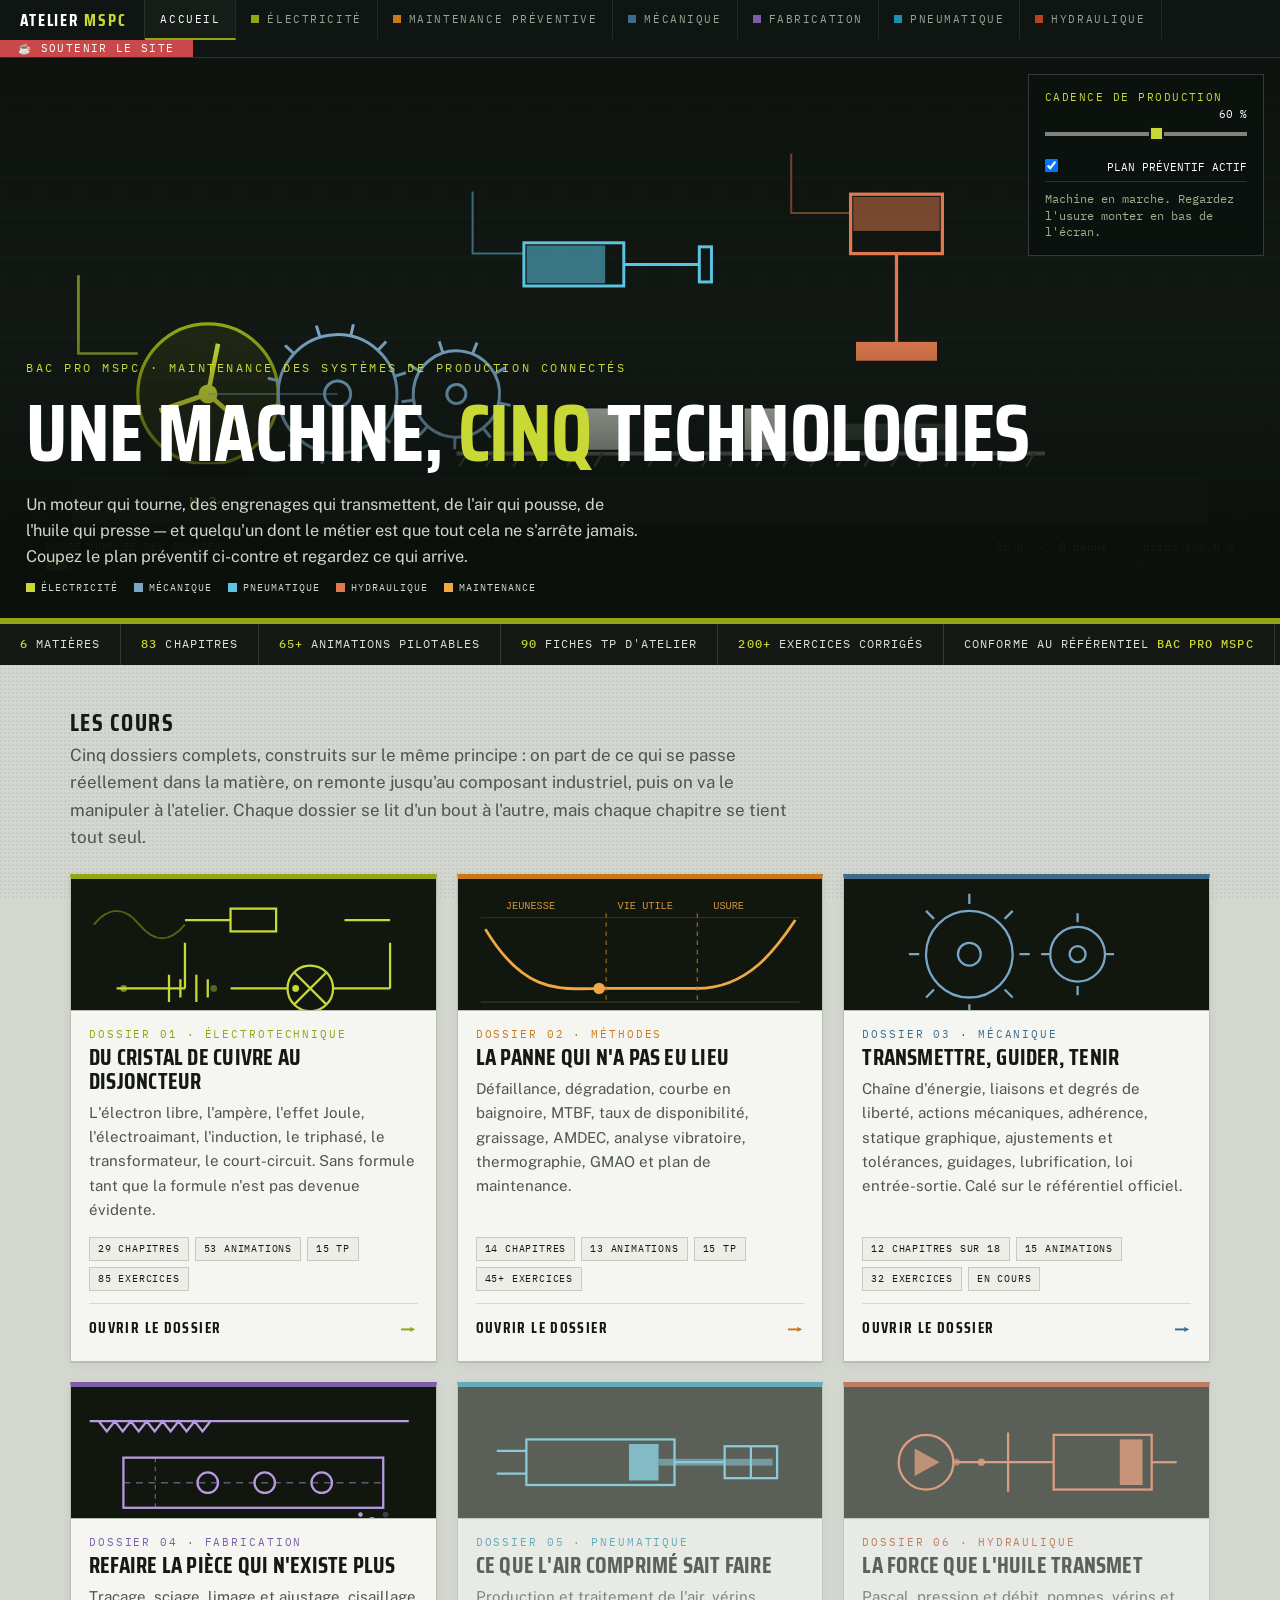
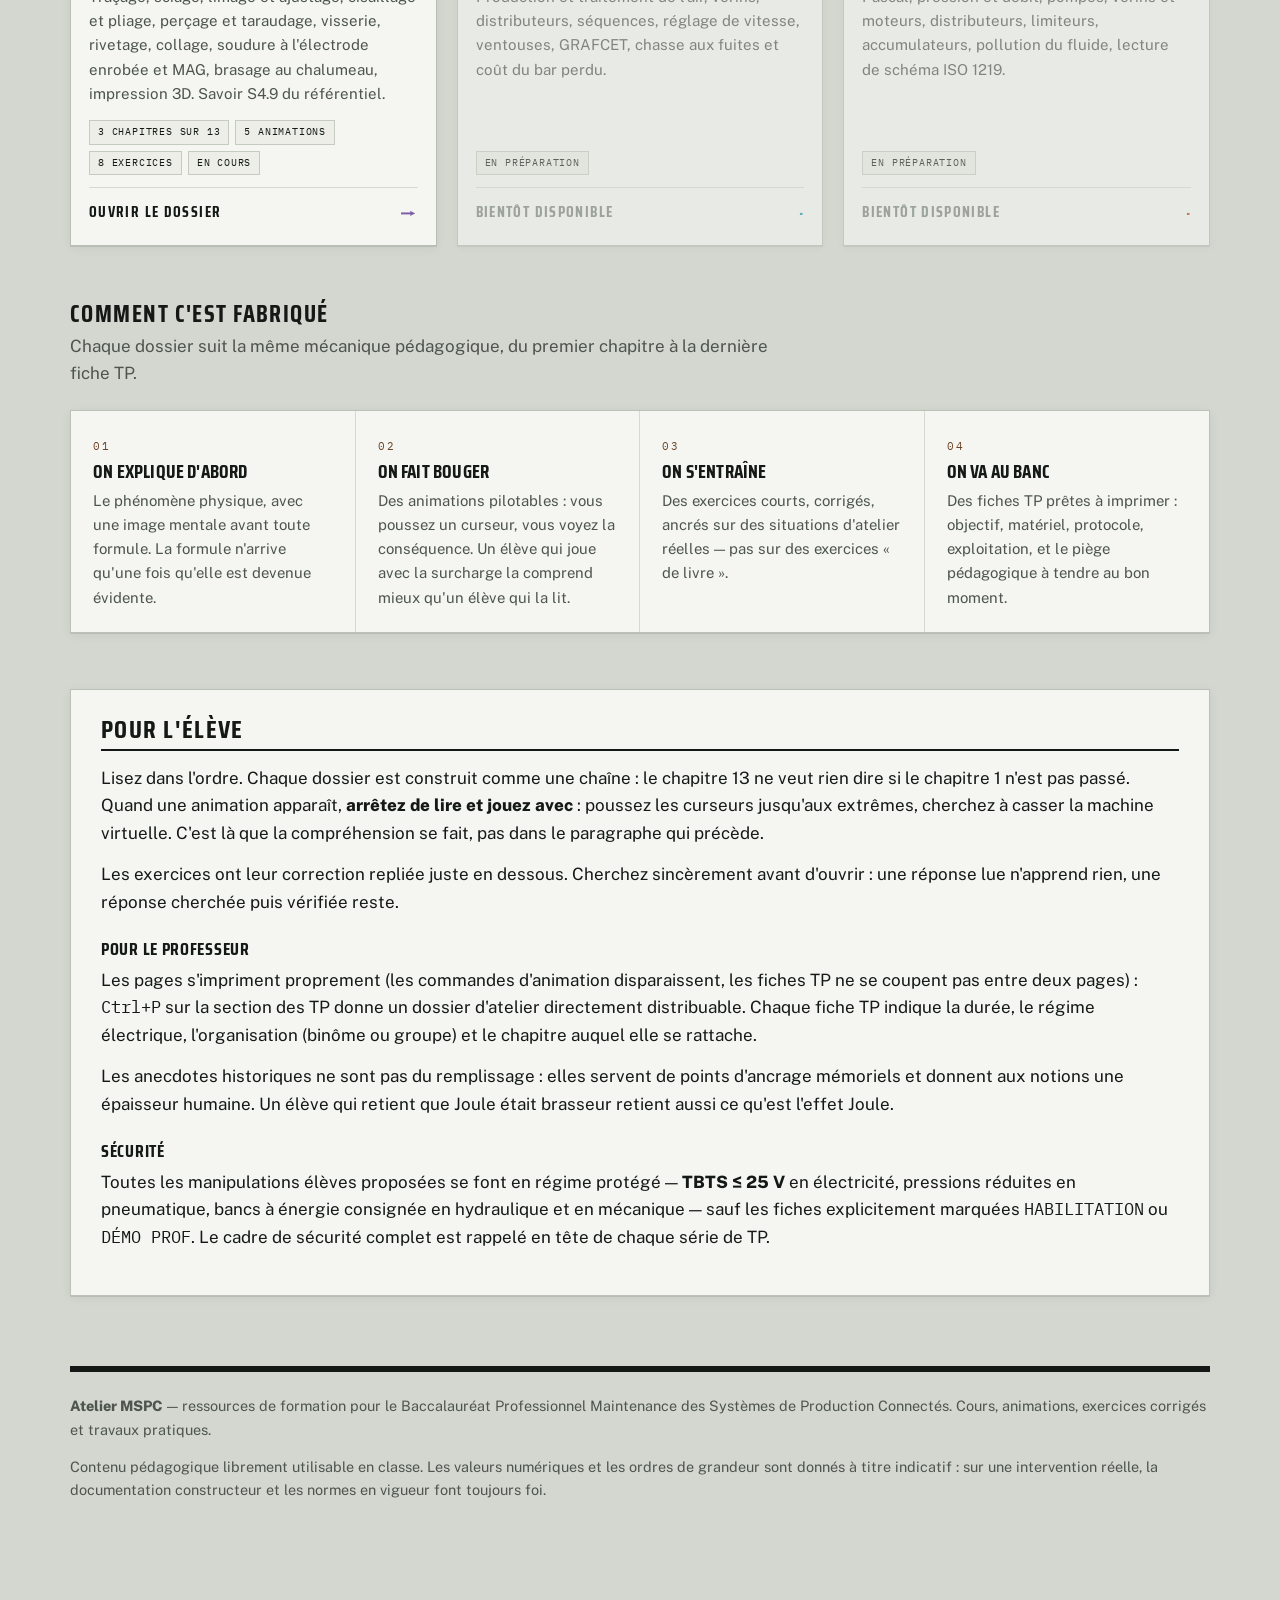
==== commit 33c2c10f: "Nouveau dossier Fabrication et assemblage (S4.9), chapitres 1 a 3 Ajoute fabrication.html, sixieme d" ====
--- a/index.html
+++ b/index.html
@@ -38,6 +38,7 @@
     <a class="m-elec" href="electricite.html"><i class="pastille"></i>Électricité</a>
     <a class="m-maint" href="maintenance-preventive.html"><i class="pastille"></i>Maintenance préventive</a>
     <a class="m-meca" href="mecanique.html"><i class="pastille"></i>Mécanique</a>
+    <a class="m-fab" href="fabrication.html"><i class="pastille"></i>Fabrication</a>
     <a class="m-pneu" href="pneumatique.html"><i class="pastille"></i>Pneumatique</a>
     <a class="m-hydro" href="hydraulique.html"><i class="pastille"></i>Hydraulique</a>
   </div>
@@ -69,10 +70,10 @@
 </header>
 
 <div class="meta-bar">
-  <div><b>5</b> matières</div>
-  <div><b>70</b> chapitres</div>
-  <div><b>60+</b> animations pilotables</div>
-  <div><b>75</b> fiches TP d'atelier</div>
+  <div><b>6</b> matières</div>
+  <div><b>83</b> chapitres</div>
+  <div><b>65+</b> animations pilotables</div>
+  <div><b>90</b> fiches TP d'atelier</div>
   <div><b>200+</b> exercices corrigés</div>
   <div>Conforme au référentiel <b>Bac Pro MSPC</b></div>
 </div>
@@ -152,6 +153,35 @@
     </div>
   </a>
 
+  <a class="carte m-fab" href="fabrication.html">
+    <div class="vignette">
+      <svg viewBox="0 0 320 132" preserveAspectRatio="xMidYMid slice" aria-hidden="true">
+        <g stroke="#b79ae0" stroke-width="2" fill="none">
+          <path d="M20 30h280M28 30l7 9 7-9 7 9 7-9 7 9 7-9 7 9 7-9 7 9 7-9 7 9 7-9 7 9 7-9"/>
+          <animateTransform attributeName="transform" type="translate" values="-14 0;14 0;-14 0" dur="2.6s" repeatCount="indefinite"/>
+        </g>
+        <g fill="none" stroke="#b79ae0" stroke-width="2"><rect x="46" y="62" width="228" height="44"/></g>
+        <path d="M46 84h228" stroke="#b79ae0" stroke-width="1.2" stroke-dasharray="6 5" opacity=".5"/>
+        <path d="M74 62v44" stroke="#b79ae0" stroke-width="1.2" stroke-dasharray="4 4" opacity=".5"/>
+        <g fill="none" stroke="#b79ae0" stroke-width="2">
+          <circle cx="120" cy="84" r="9"/><circle cx="170" cy="84" r="9"/><circle cx="220" cy="84" r="9"/>
+        </g>
+        <g fill="#b79ae0">
+          <circle cx="264" cy="118" r="4"><animate attributeName="opacity" values="0;1;0;0" dur="1.6s" repeatCount="indefinite"/></circle>
+          <circle cx="276" cy="112" r="2.5"><animate attributeName="opacity" values="0;1;0;0" dur="1.6s" begin="-0.4s" repeatCount="indefinite"/></circle>
+          <circle cx="254" cy="112" r="2"><animate attributeName="opacity" values="0;1;0;0" dur="1.6s" begin="-0.8s" repeatCount="indefinite"/></circle>
+        </g>
+      </svg>
+    </div>
+    <div class="corps">
+      <span class="num">Dossier 04 · Fabrication</span>
+      <h3>Refaire la pièce qui n'existe plus</h3>
+      <p>Traçage, sciage, limage et ajustage, cisaillage et pliage, perçage et taraudage, visserie, rivetage, collage, soudure à l'électrode enrobée et MAG, brasage au chalumeau, impression 3D. Savoir S4.9 du référentiel.</p>
+      <div class="chiffres"><span>3 chapitres sur 13</span><span>5 animations</span><span>8 exercices</span><span>en cours</span></div>
+      <div class="cta">Ouvrir le dossier <em>→</em></div>
+    </div>
+  </a>
+
   <div class="carte m-pneu bientot">
     <div class="vignette">
       <svg viewBox="0 0 320 132" preserveAspectRatio="xMidYMid slice" aria-hidden="true">
@@ -167,7 +197,7 @@
       </svg>
     </div>
     <div class="corps">
-      <span class="num">Dossier 04 · Pneumatique</span>
+      <span class="num">Dossier 05 · Pneumatique</span>
       <h3>Ce que l'air comprimé sait faire</h3>
       <p>Production et traitement de l'air, vérins, distributeurs, séquences, réglage de vitesse, ventouses, GRAFCET, chasse aux fuites et coût du bar perdu.</p>
       <div class="chiffres"><span>En préparation</span></div>
@@ -190,7 +220,7 @@
       </svg>
     </div>
     <div class="corps">
-      <span class="num">Dossier 05 · Hydraulique</span>
+      <span class="num">Dossier 06 · Hydraulique</span>
       <h3>La force que l'huile transmet</h3>
       <p>Pascal, pression et débit, pompes, vérins et moteurs, distributeurs, limiteurs, accumulateurs, pollution du fluide, lecture de schéma ISO 1219.</p>
       <div class="chiffres"><span>En préparation</span></div>
--- a/assets/site.css
+++ b/assets/site.css
@@ -78,6 +78,7 @@
 .m-elec{--m-accent:#93a415; --m-accent-clair:#c8d834}
 .m-maint{--m-accent:#c9791a; --m-accent-clair:#f0a844}
 .m-meca{--m-accent:#3f6b8a; --m-accent-clair:#79a6c4}
+.m-fab{--m-accent:#7b5ea7; --m-accent-clair:#b79ae0}
 .m-pneu{--m-accent:#1f8fb0; --m-accent-clair:#5cc4e0}
 .m-hydro{--m-accent:#b5451f; --m-accent-clair:#e07a4e}
 
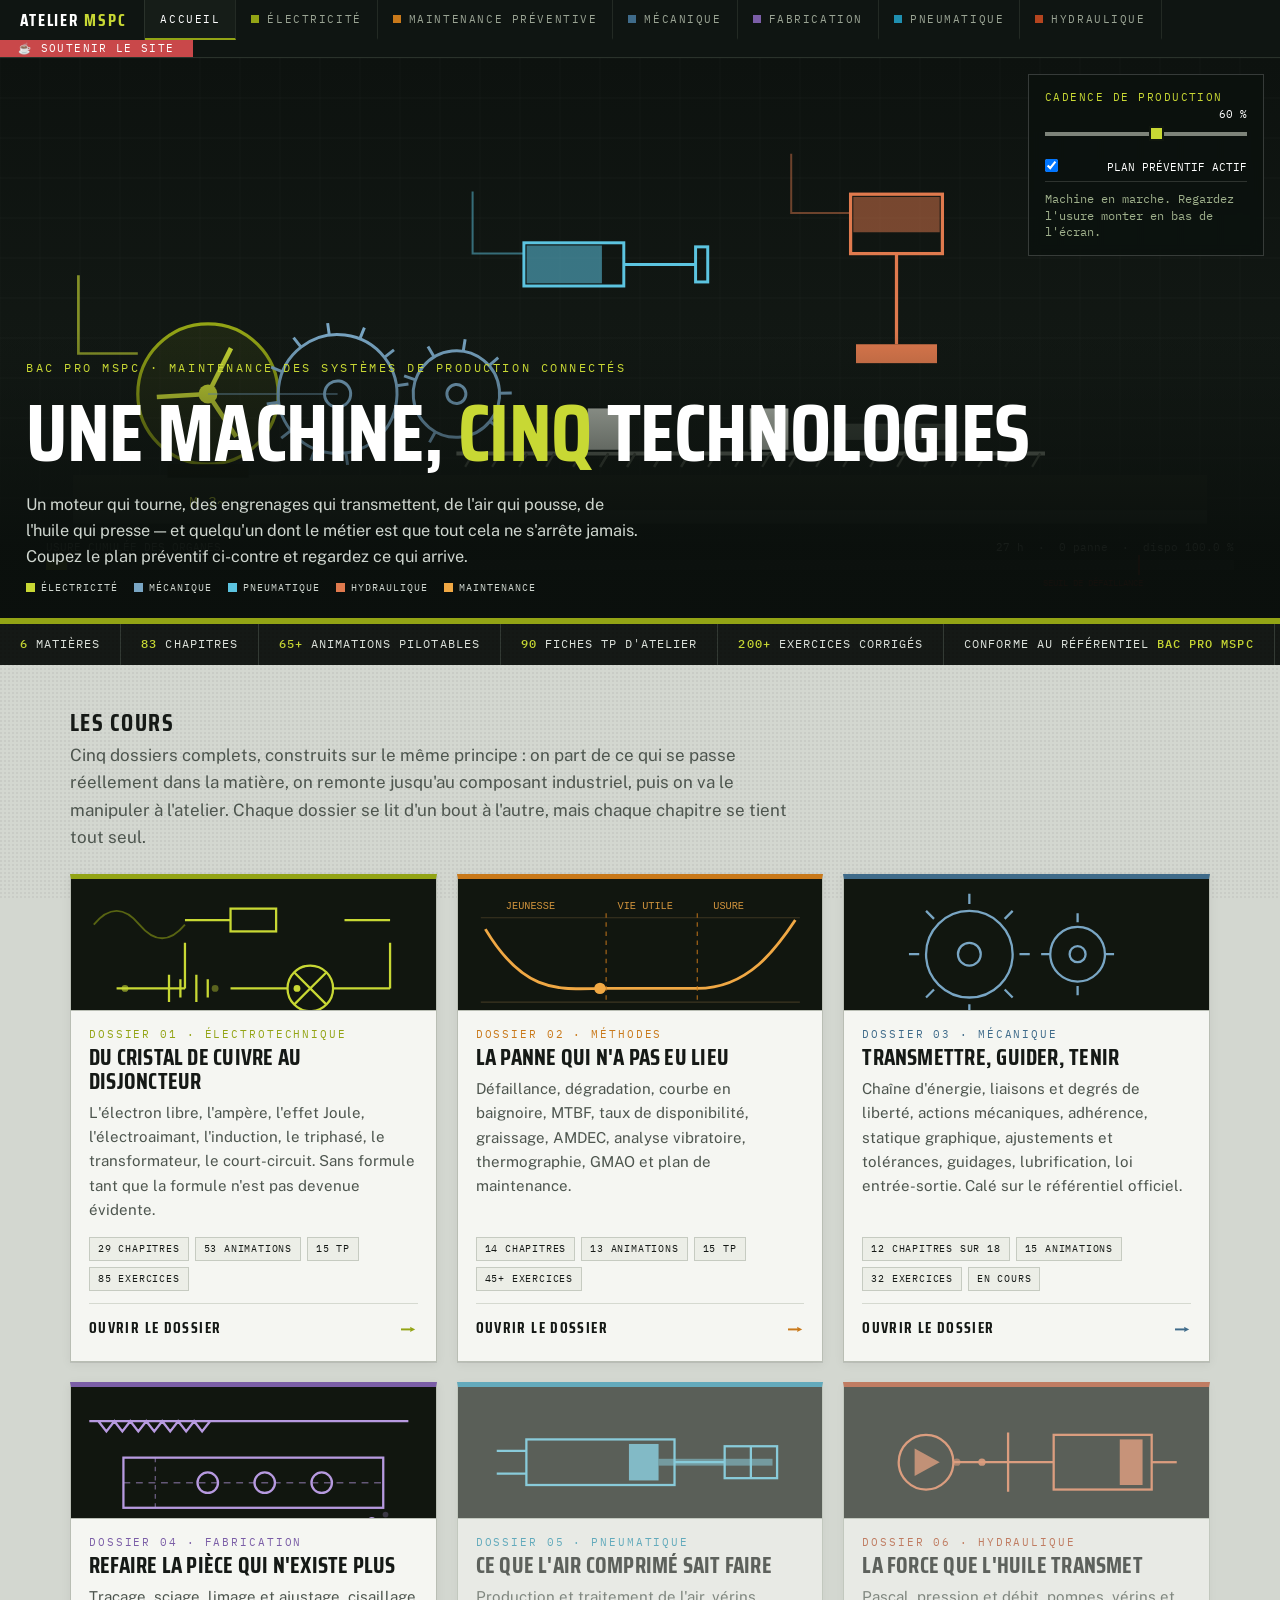
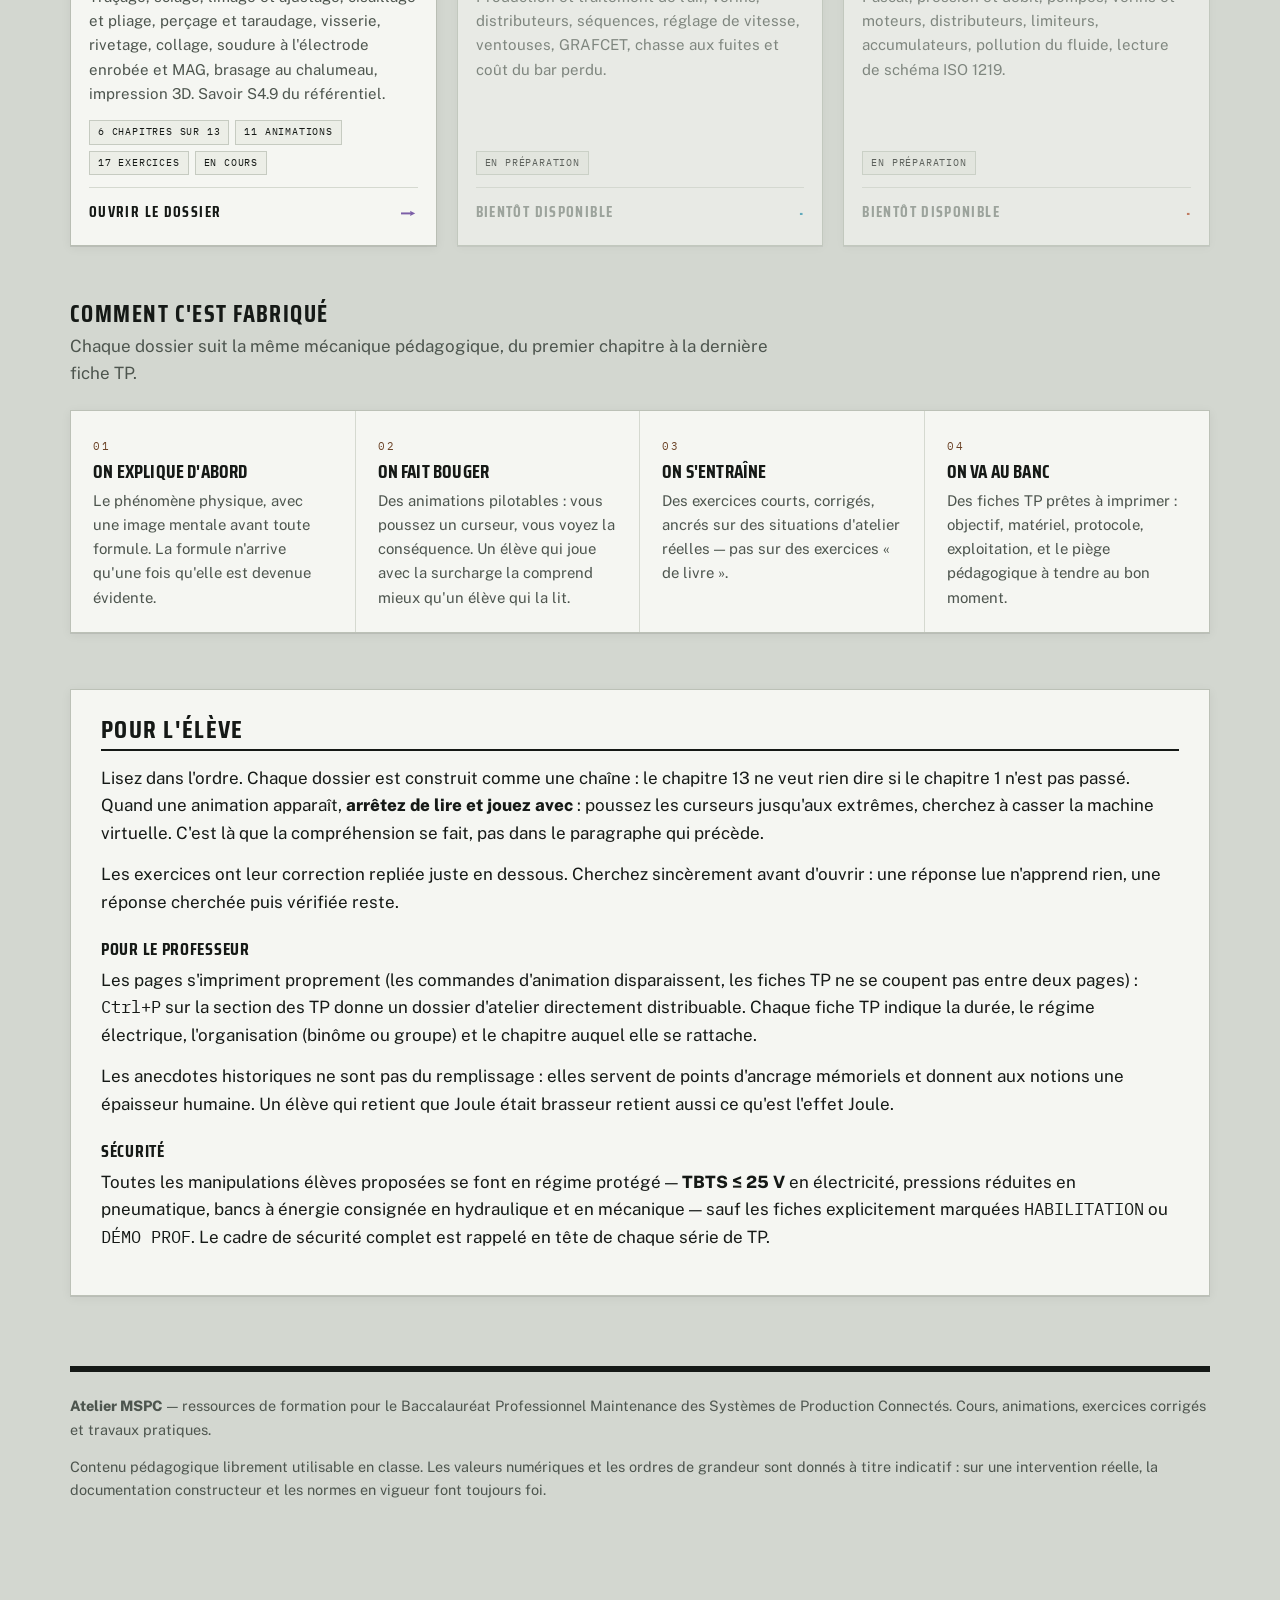
==== commit cf5c86f6: "Fabrication : pied a coulisse au 1/50, chapitres 4 a 6 et six animations Chapitre 2 completé d'une s" ====
--- a/index.html
+++ b/index.html
@@ -177,7 +177,7 @@
       <span class="num">Dossier 04 · Fabrication</span>
       <h3>Refaire la pièce qui n'existe plus</h3>
       <p>Traçage, sciage, limage et ajustage, cisaillage et pliage, perçage et taraudage, visserie, rivetage, collage, soudure à l'électrode enrobée et MAG, brasage au chalumeau, impression 3D. Savoir S4.9 du référentiel.</p>
-      <div class="chiffres"><span>3 chapitres sur 13</span><span>5 animations</span><span>8 exercices</span><span>en cours</span></div>
+      <div class="chiffres"><span>6 chapitres sur 13</span><span>11 animations</span><span>17 exercices</span><span>en cours</span></div>
       <div class="cta">Ouvrir le dossier <em>→</em></div>
     </div>
   </a>
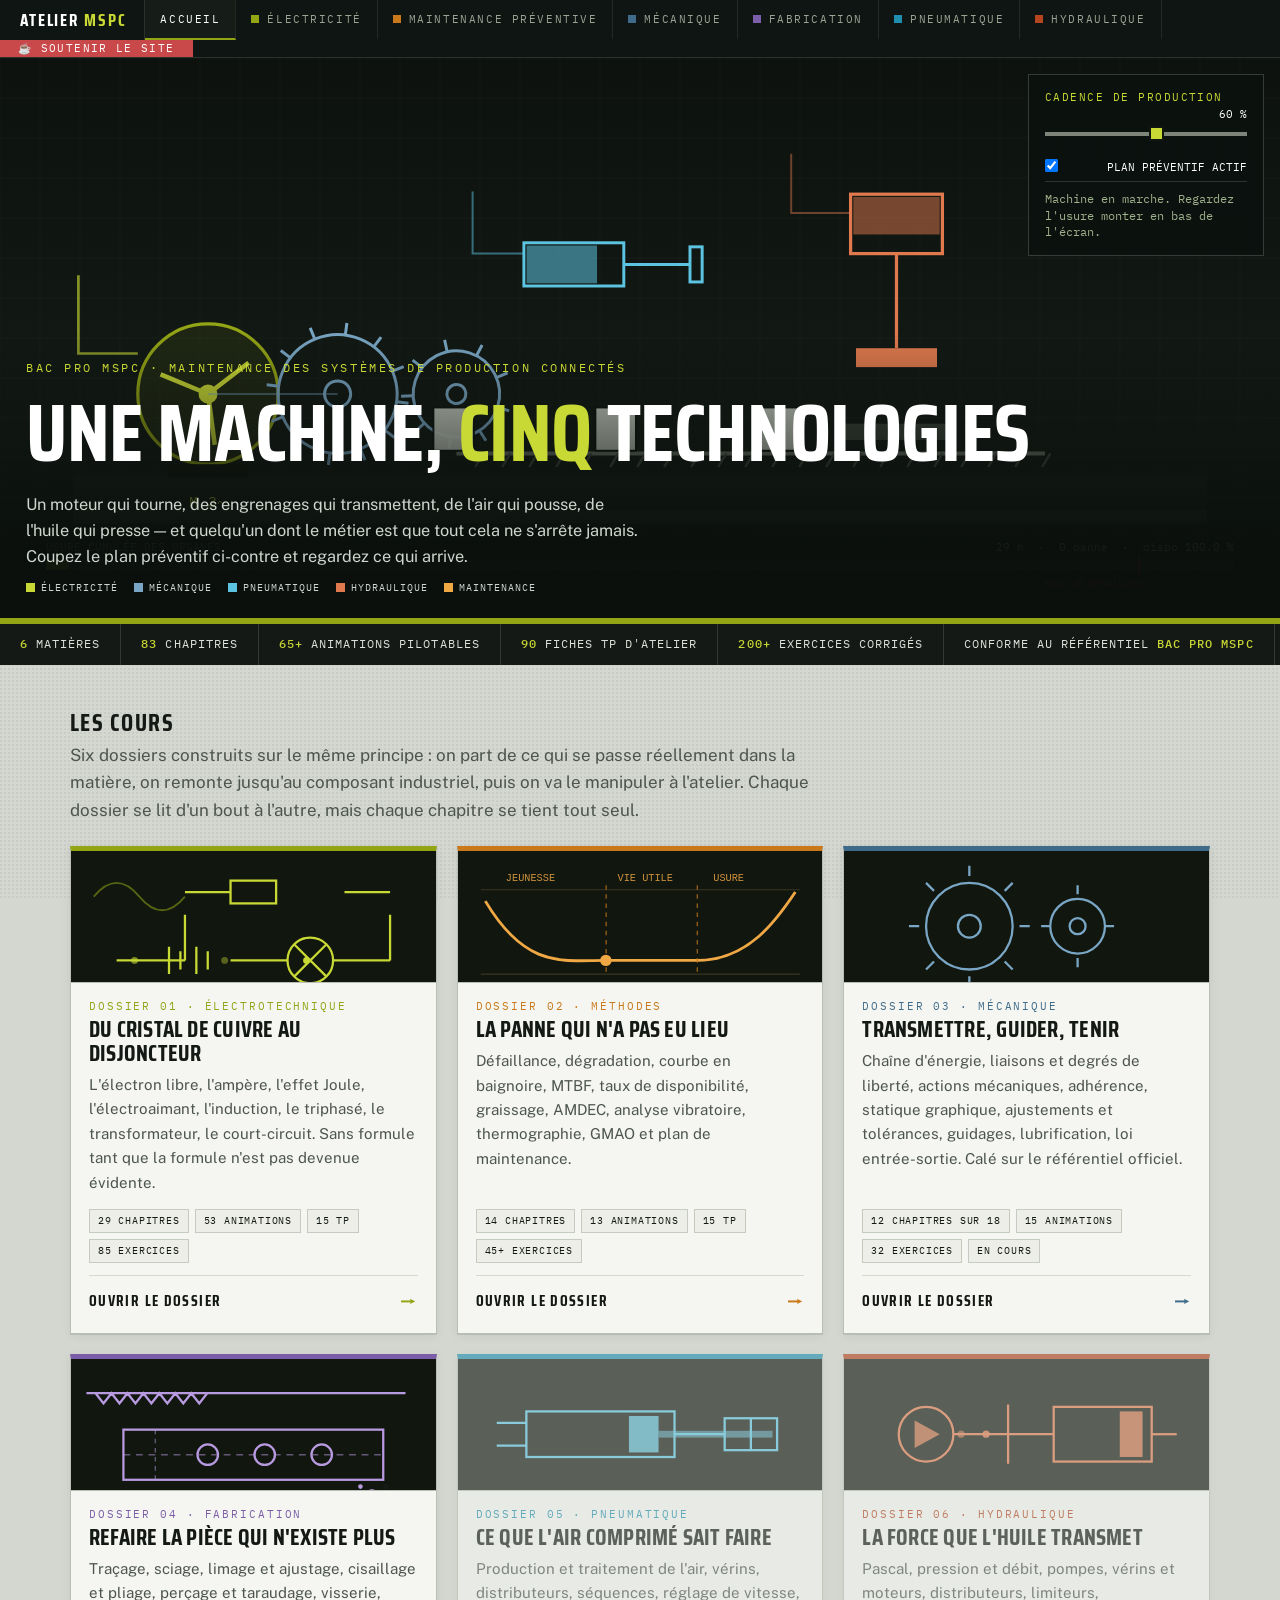
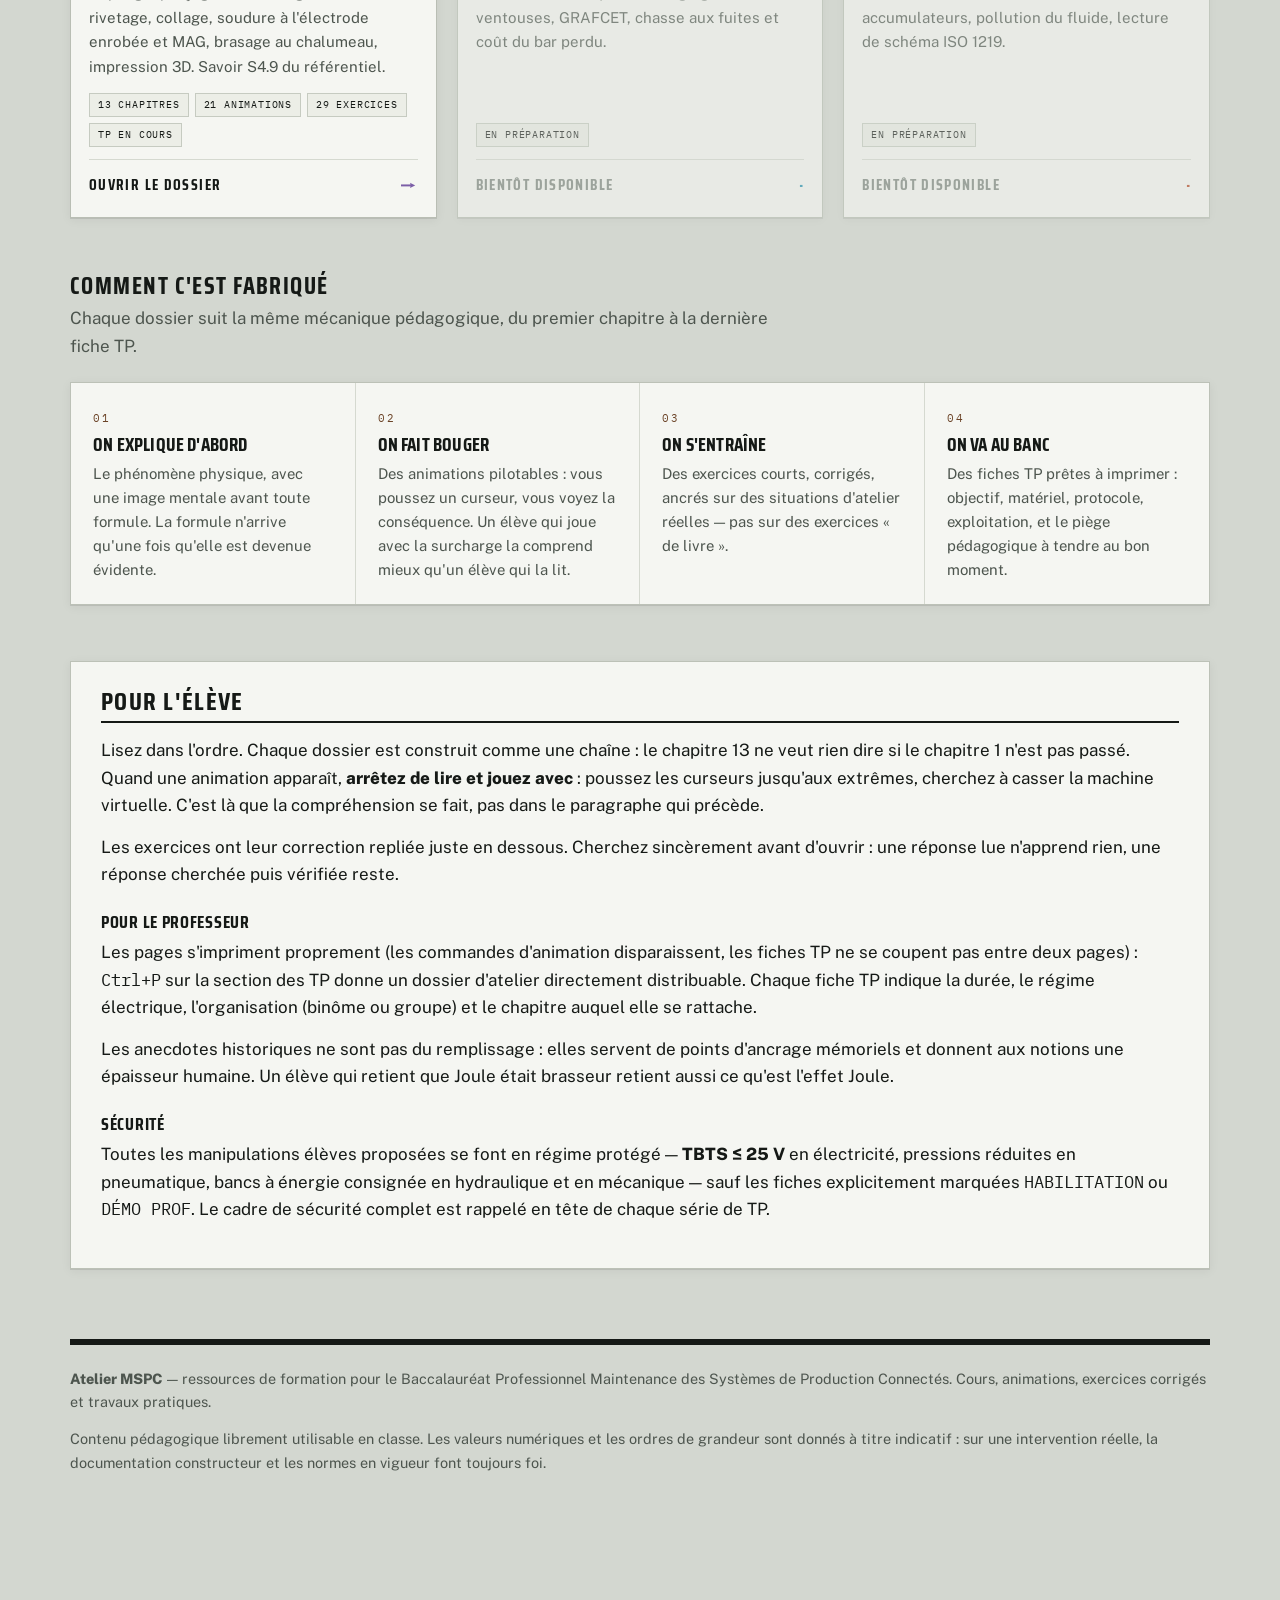
==== commit 032ad832: "Fabrication : chapitres 10 a 13, le dossier est complet   10 Le brasage au chalumeau - le metal de b" ====
--- a/index.html
+++ b/index.html
@@ -4,7 +4,7 @@
 <meta charset="utf-8">
 <meta name="viewport" content="width=device-width, initial-scale=1">
 <title>Atelier MSPC — Cours, exercices et TP pour le Bac Pro Maintenance</title>
-<meta name="description" content="Ressources complètes de Bac Pro MSPC : électricité, maintenance préventive, mécanique, pneumatique, hydraulique. Cours, animations pilotables, exercices corrigés et fiches TP d'atelier.">
+<meta name="description" content="Ressources complètes de Bac Pro MSPC : électricité, maintenance préventive, mécanique, fabrication et assemblage, pneumatique, hydraulique. Cours, animations pilotables, exercices corrigés et fiches TP d'atelier.">
 <link rel="preconnect" href="https://fonts.googleapis.com">
 <link rel="preconnect" href="https://fonts.gstatic.com" crossorigin>
 <link href="https://fonts.googleapis.com/css2?family=Saira+Condensed:wght@500;600;700&family=Public+Sans:ital,wght@0,400;0,600;0,800;1,400&family=IBM+Plex+Mono:wght@400;500;600&display=swap" rel="stylesheet">
@@ -81,7 +81,7 @@
 <div class="wrap">
 
 <h2 class="section-titre">Les cours</h2>
-<p class="section-intro">Cinq dossiers complets, construits sur le même principe : on part de ce qui se passe réellement dans la matière, on remonte jusqu'au composant industriel, puis on va le manipuler à l'atelier. Chaque dossier se lit d'un bout à l'autre, mais chaque chapitre se tient tout seul.</p>
+<p class="section-intro">Six dossiers construits sur le même principe : on part de ce qui se passe réellement dans la matière, on remonte jusqu'au composant industriel, puis on va le manipuler à l'atelier. Chaque dossier se lit d'un bout à l'autre, mais chaque chapitre se tient tout seul.</p>
 
 <div class="cours-grid">
 
@@ -177,7 +177,7 @@
       <span class="num">Dossier 04 · Fabrication</span>
       <h3>Refaire la pièce qui n'existe plus</h3>
       <p>Traçage, sciage, limage et ajustage, cisaillage et pliage, perçage et taraudage, visserie, rivetage, collage, soudure à l'électrode enrobée et MAG, brasage au chalumeau, impression 3D. Savoir S4.9 du référentiel.</p>
-      <div class="chiffres"><span>6 chapitres sur 13</span><span>11 animations</span><span>17 exercices</span><span>en cours</span></div>
+      <div class="chiffres"><span>13 chapitres</span><span>21 animations</span><span>29 exercices</span><span>TP en cours</span></div>
       <div class="cta">Ouvrir le dossier <em>→</em></div>
     </div>
   </a>
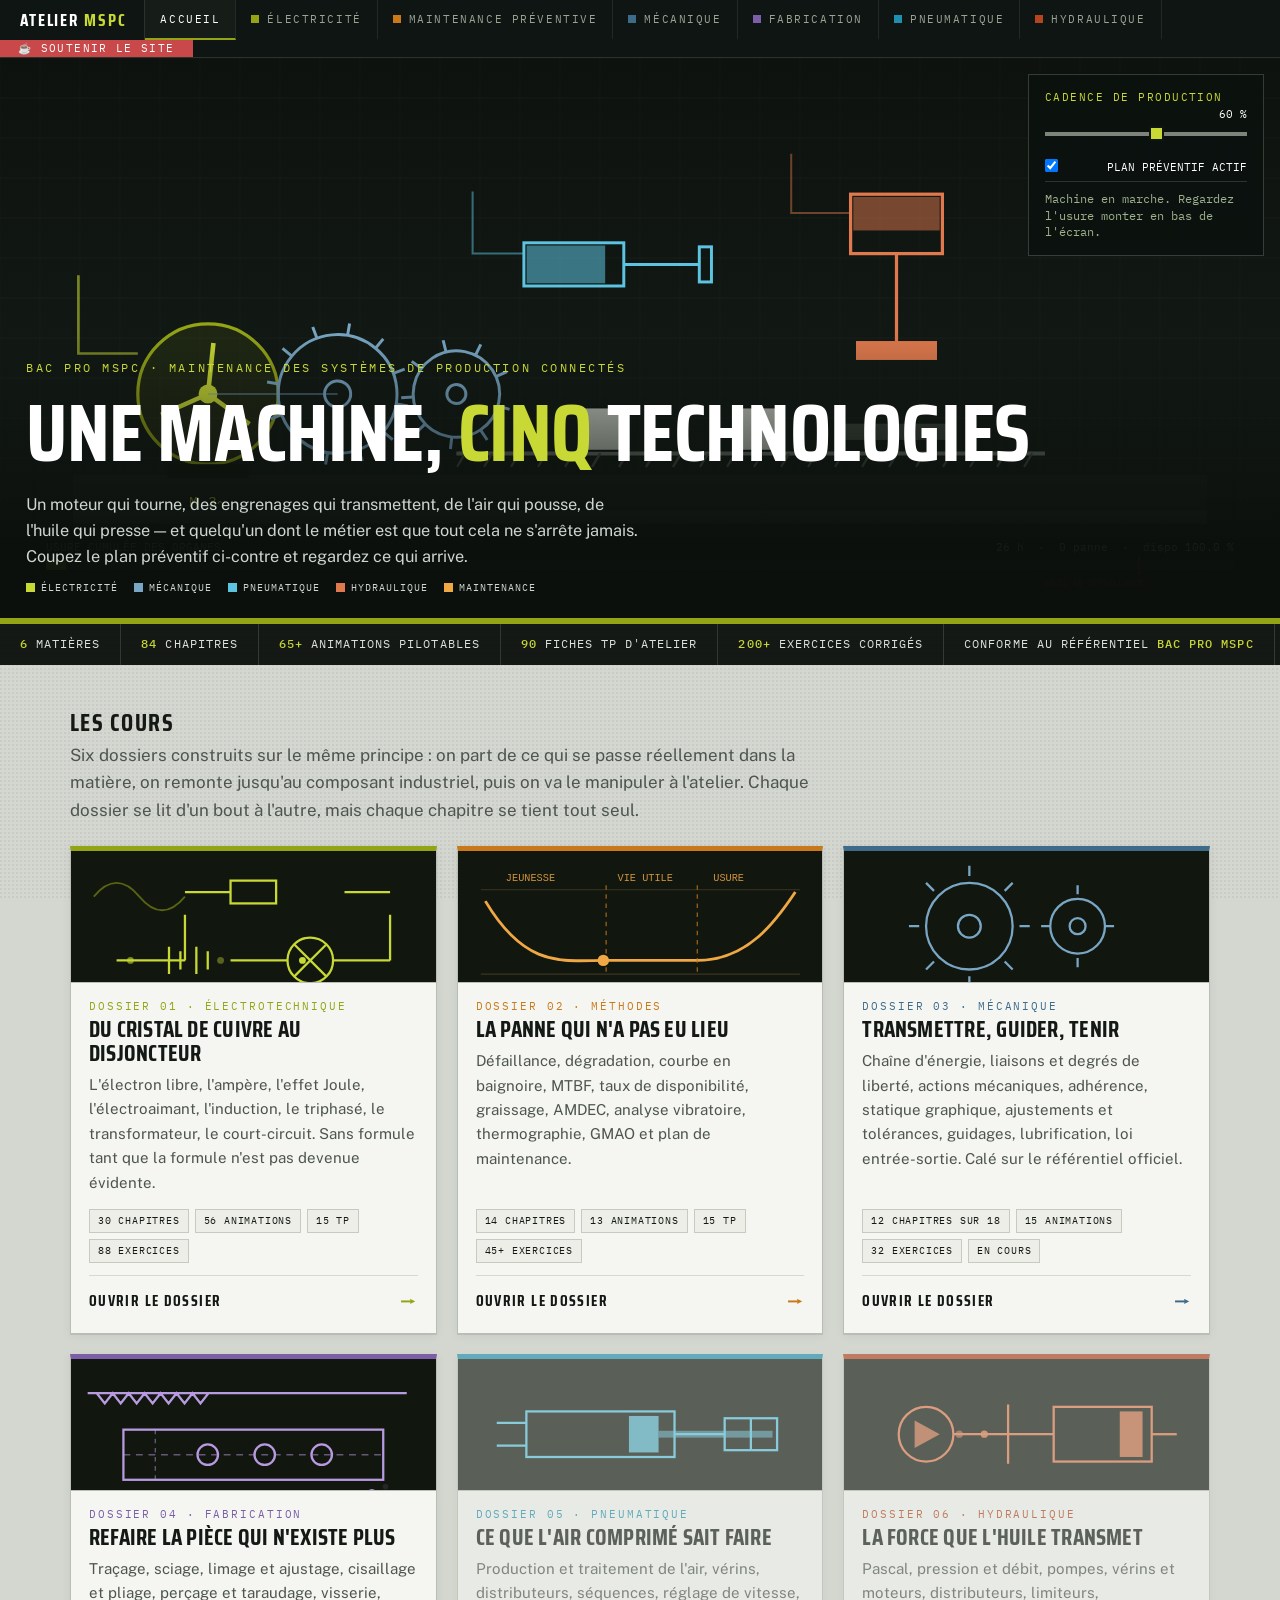
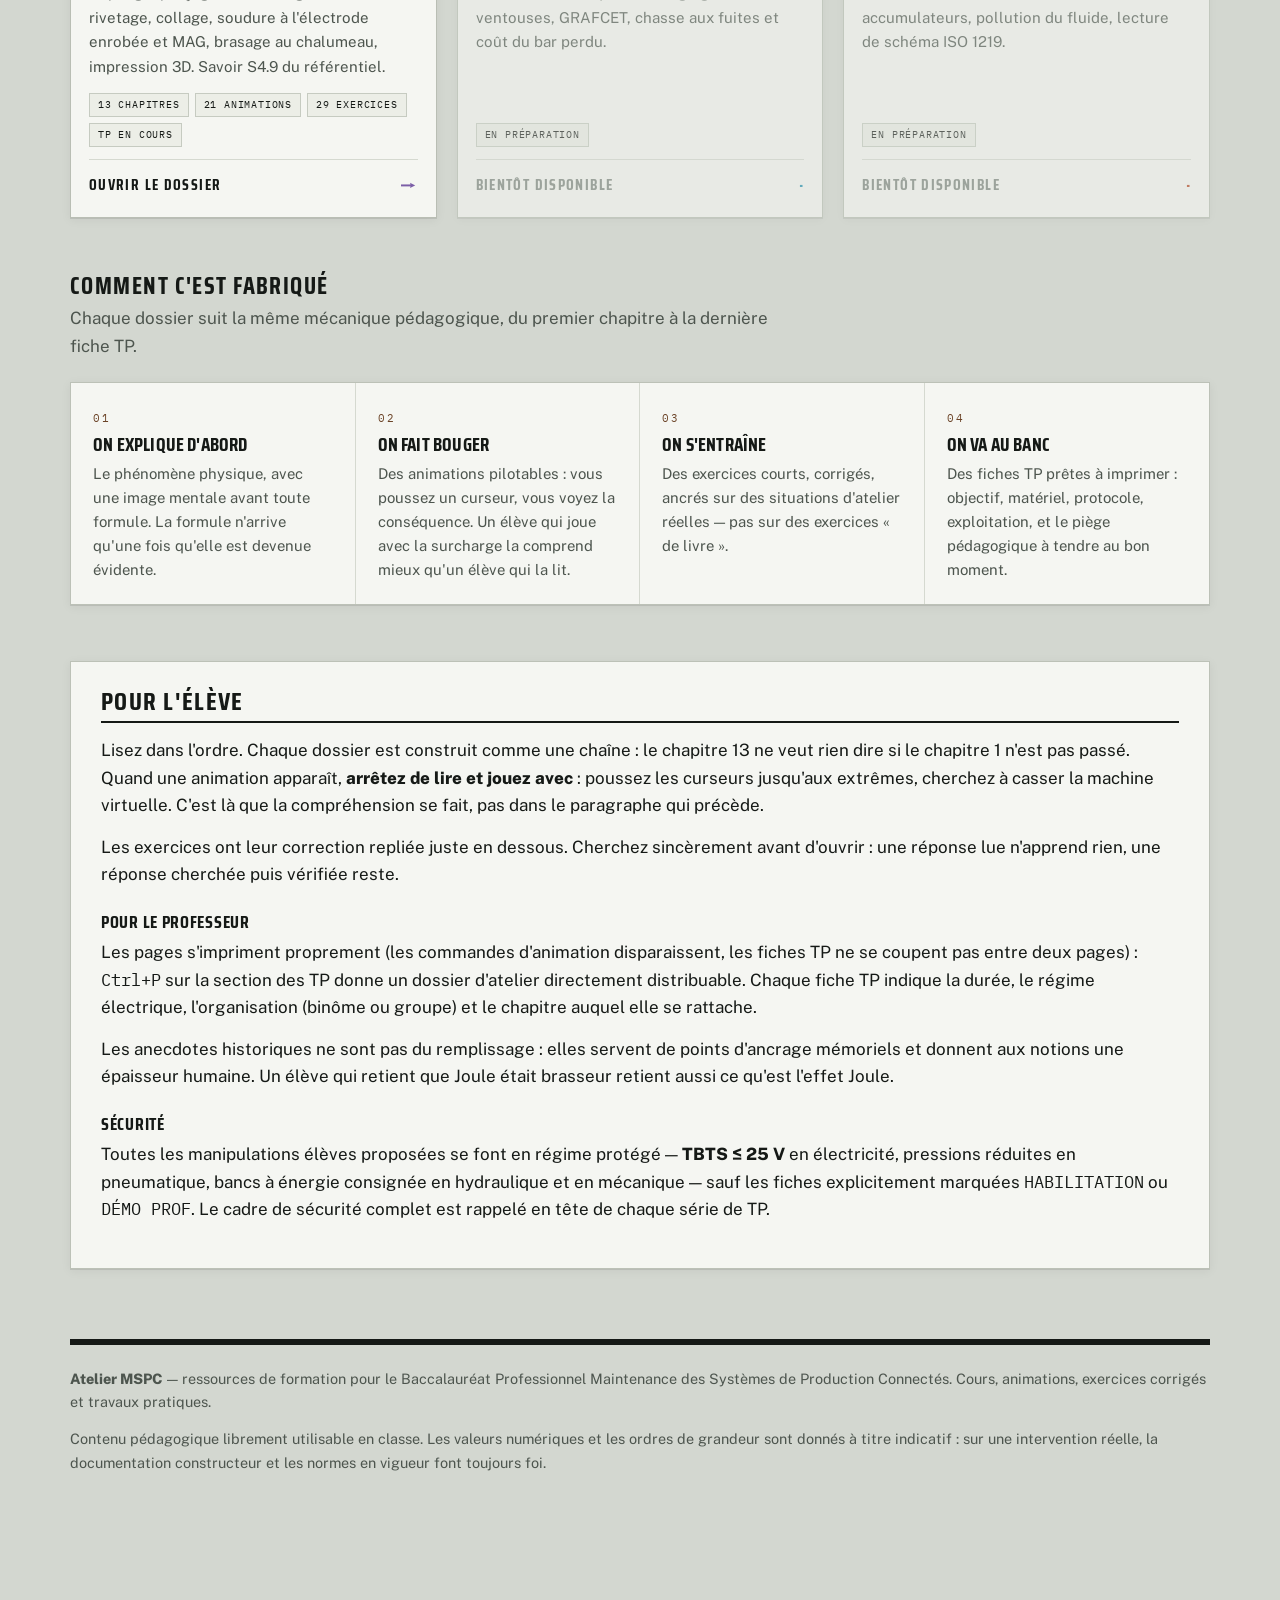
==== commit b9c15b3b: "Electricite : nouveau chapitre 4 sur l'energie et le joule Le cours affirme "sans jamais utiliser un" ====
--- a/index.html
+++ b/index.html
@@ -71,7 +71,7 @@
 
 <div class="meta-bar">
   <div><b>6</b> matières</div>
-  <div><b>83</b> chapitres</div>
+  <div><b>84</b> chapitres</div>
   <div><b>65+</b> animations pilotables</div>
   <div><b>90</b> fiches TP d'atelier</div>
   <div><b>200+</b> exercices corrigés</div>
@@ -106,7 +106,7 @@
       <span class="num">Dossier 01 · Électrotechnique</span>
       <h3>Du cristal de cuivre au disjoncteur</h3>
       <p>L'électron libre, l'ampère, l'effet Joule, l'électroaimant, l'induction, le triphasé, le transformateur, le court-circuit. Sans formule tant que la formule n'est pas devenue évidente.</p>
-      <div class="chiffres"><span>29 chapitres</span><span>53 animations</span><span>15 TP</span><span>85 exercices</span></div>
+      <div class="chiffres"><span>30 chapitres</span><span>56 animations</span><span>15 TP</span><span>88 exercices</span></div>
       <div class="cta">Ouvrir le dossier <em>→</em></div>
     </div>
   </a>
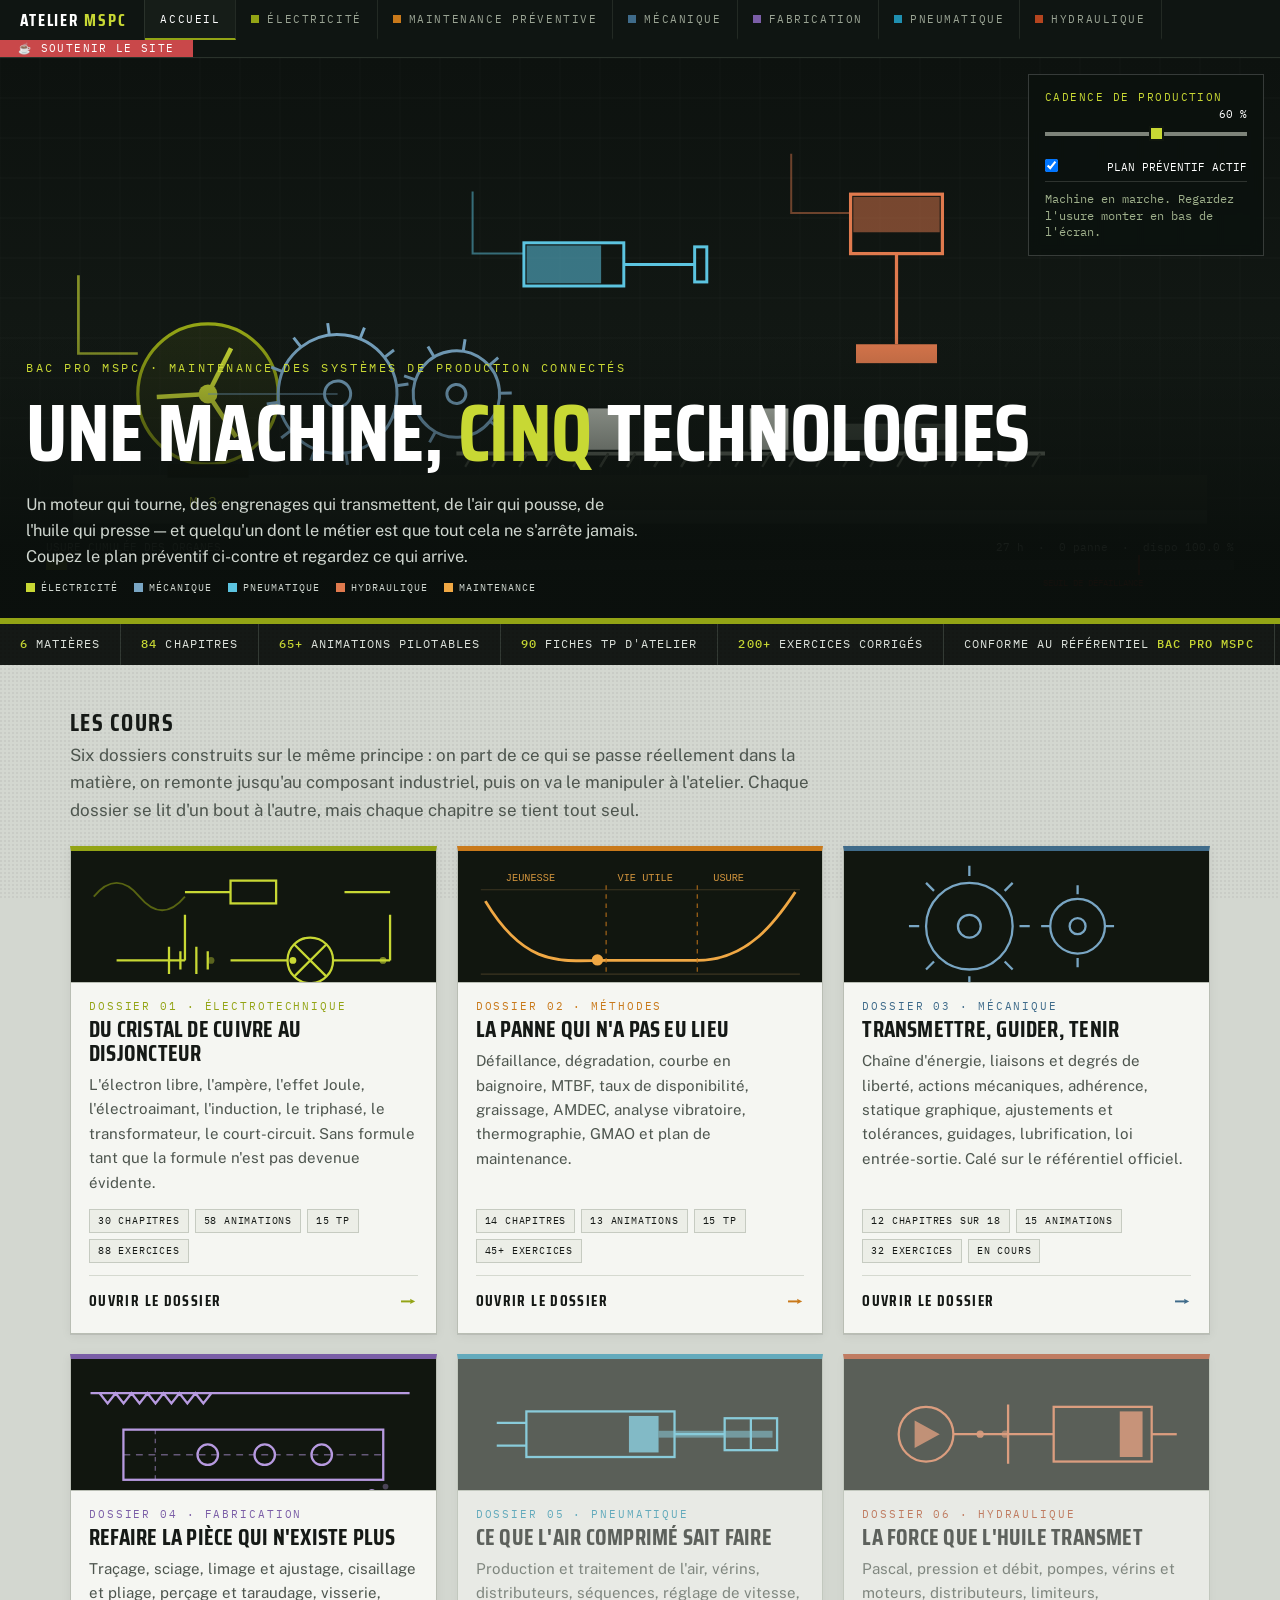
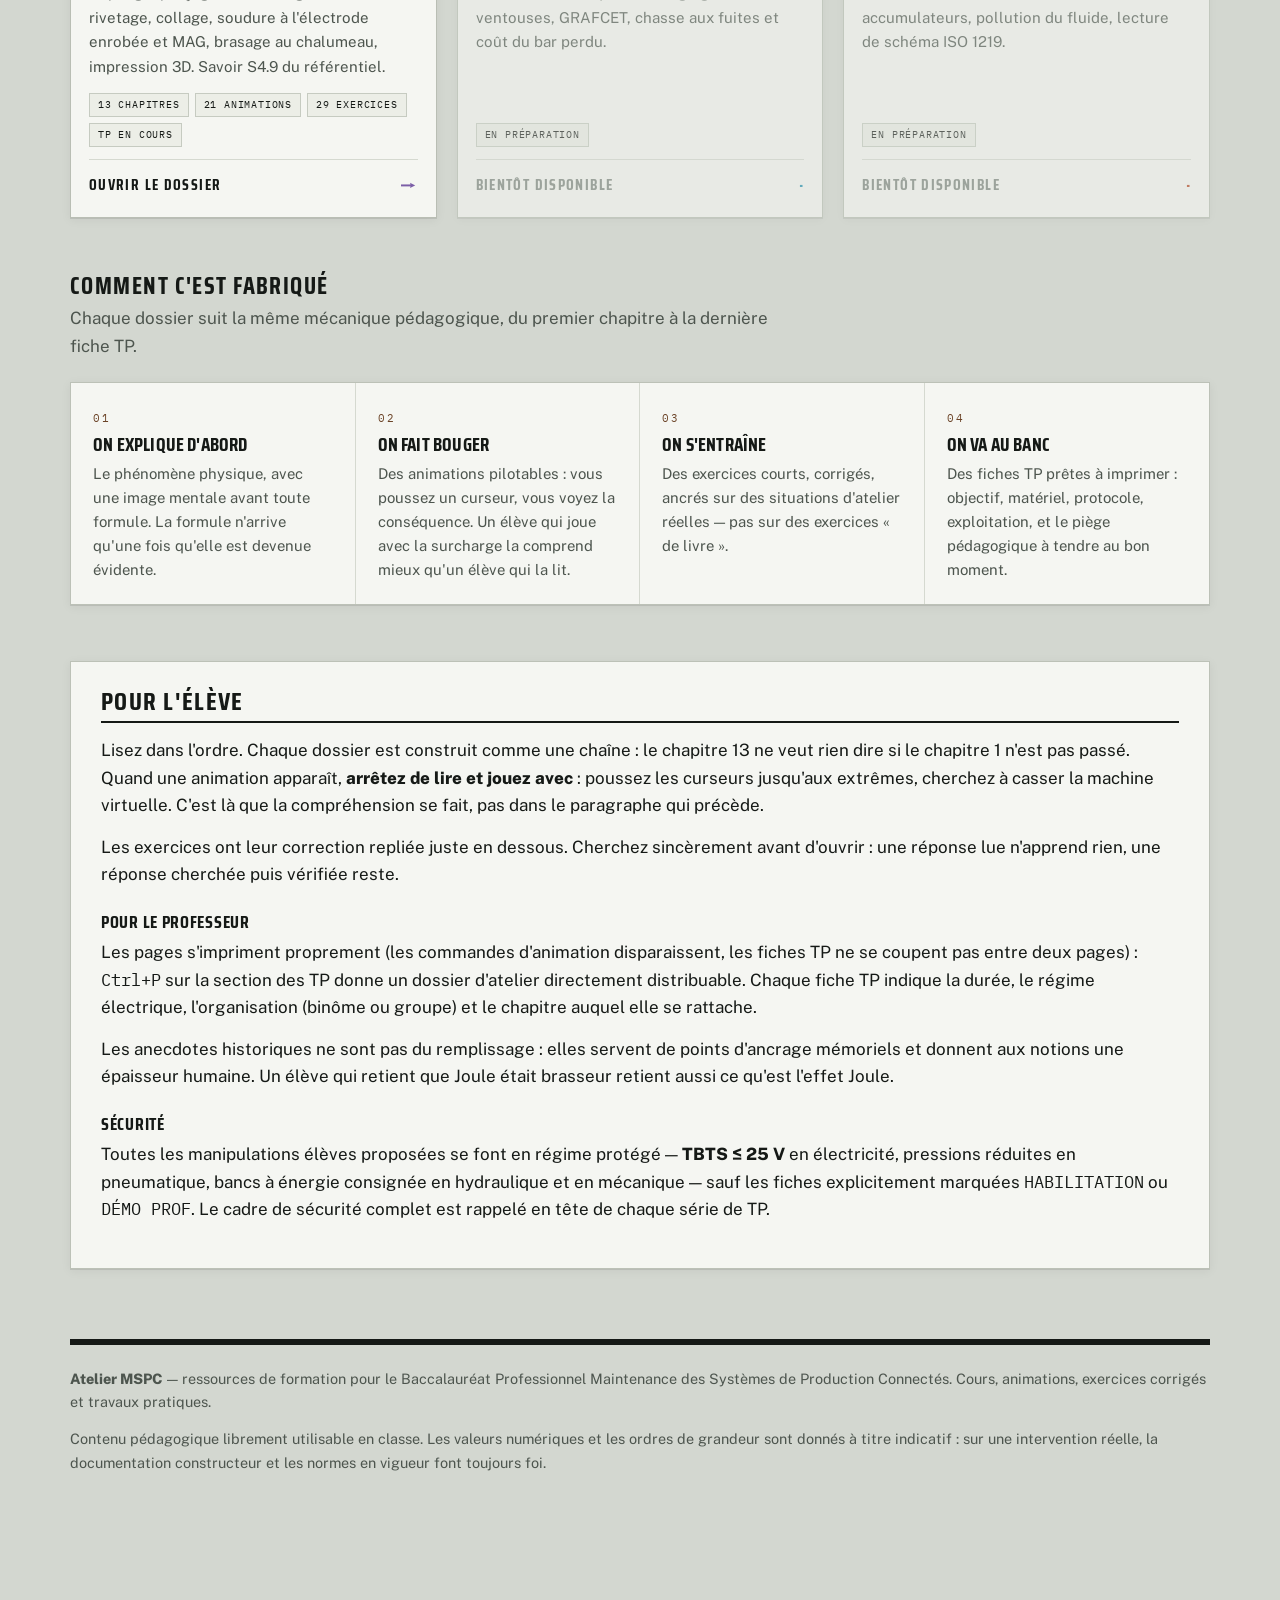
==== commit da13033e: "Electricite 4 : les six formes animees, et les chaines depuis le Soleil Deux animations ajoutees au " ====
--- a/index.html
+++ b/index.html
@@ -106,7 +106,7 @@
       <span class="num">Dossier 01 · Électrotechnique</span>
       <h3>Du cristal de cuivre au disjoncteur</h3>
       <p>L'électron libre, l'ampère, l'effet Joule, l'électroaimant, l'induction, le triphasé, le transformateur, le court-circuit. Sans formule tant que la formule n'est pas devenue évidente.</p>
-      <div class="chiffres"><span>30 chapitres</span><span>56 animations</span><span>15 TP</span><span>88 exercices</span></div>
+      <div class="chiffres"><span>30 chapitres</span><span>58 animations</span><span>15 TP</span><span>88 exercices</span></div>
       <div class="cta">Ouvrir le dossier <em>→</em></div>
     </div>
   </a>
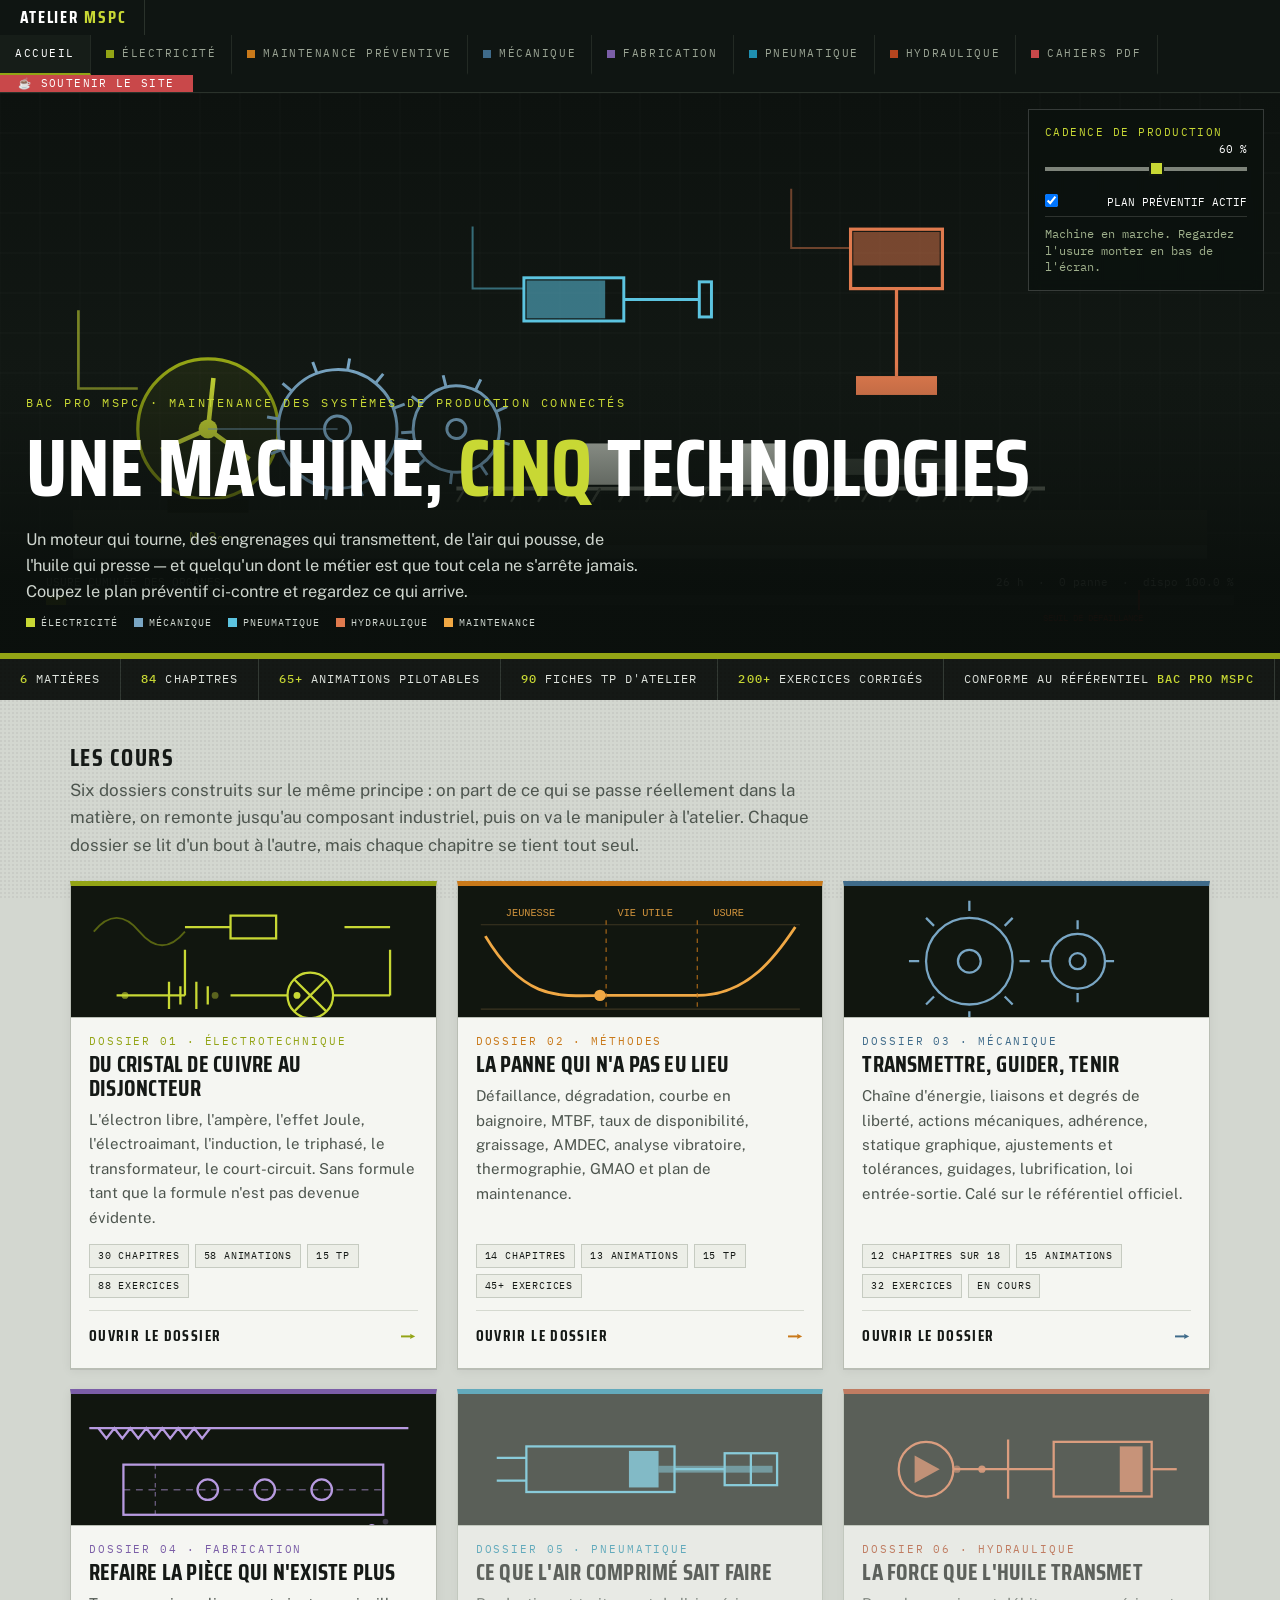
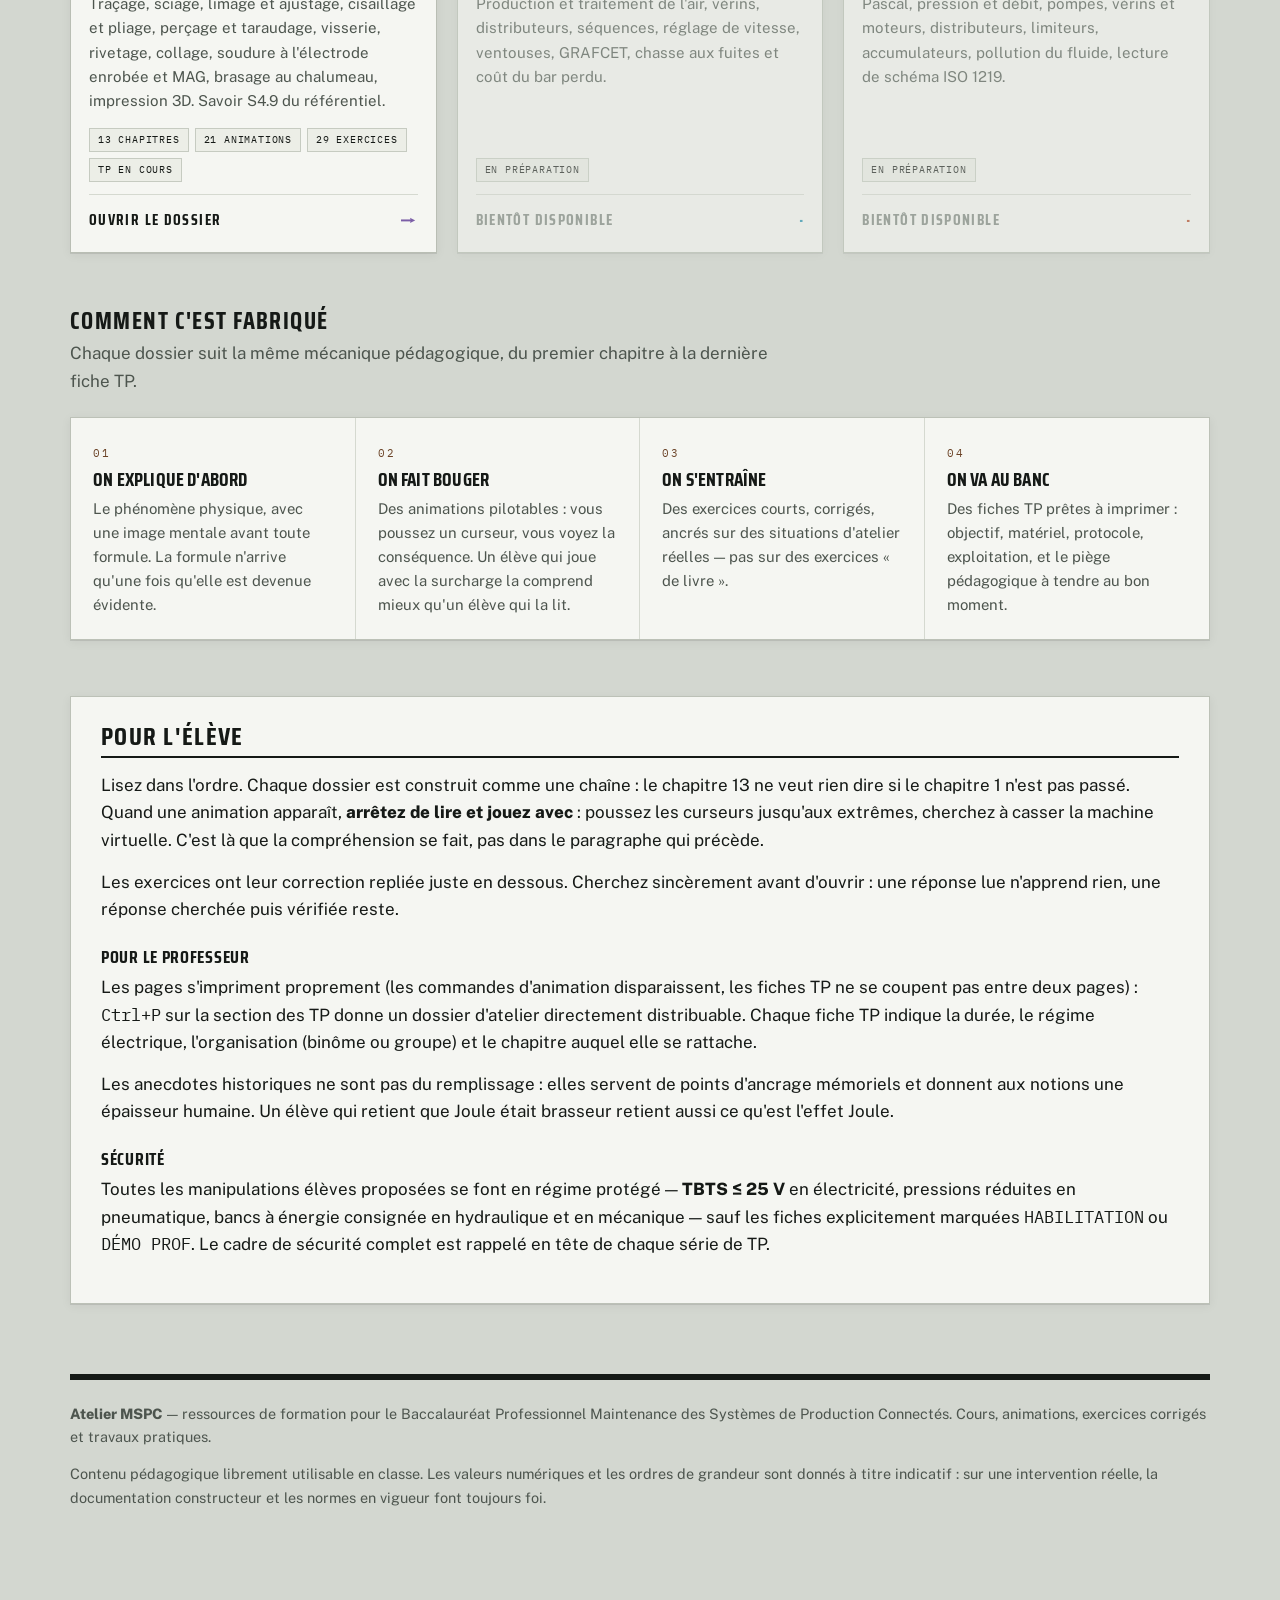
==== commit 29a4f724: "Ajoute la page des cahiers d'exercices imprimables Premier cahier payant, en essai : electricite cha" ====
--- a/index.html
+++ b/index.html
@@ -41,6 +41,7 @@
     <a class="m-fab" href="fabrication.html"><i class="pastille"></i>Fabrication</a>
     <a class="m-pneu" href="pneumatique.html"><i class="pastille"></i>Pneumatique</a>
     <a class="m-hydro" href="hydraulique.html"><i class="pastille"></i>Hydraulique</a>
+    <a class="m-cahier" href="cahiers.html"><i class="pastille"></i>Cahiers PDF</a>
   </div>
   <a class="soutenir" href="https://ko-fi.com/topinambourrutabaga" target="_blank" rel="noopener">☕ Soutenir le site</a>
 </nav>
--- a/assets/site.css
+++ b/assets/site.css
@@ -81,6 +81,7 @@
 .m-fab{--m-accent:#7b5ea7; --m-accent-clair:#b79ae0}
 .m-pneu{--m-accent:#1f8fb0; --m-accent-clair:#5cc4e0}
 .m-hydro{--m-accent:#b5451f; --m-accent-clair:#e07a4e}
+.m-cahier{--m-accent:#c9484a; --m-accent-clair:#e88a8c}
 
 /* ---------- HERO ---------- */
 header.hero{position:relative; margin:0; padding:0; overflow:hidden; background:#0f1512; border-bottom:6px solid var(--accent)}
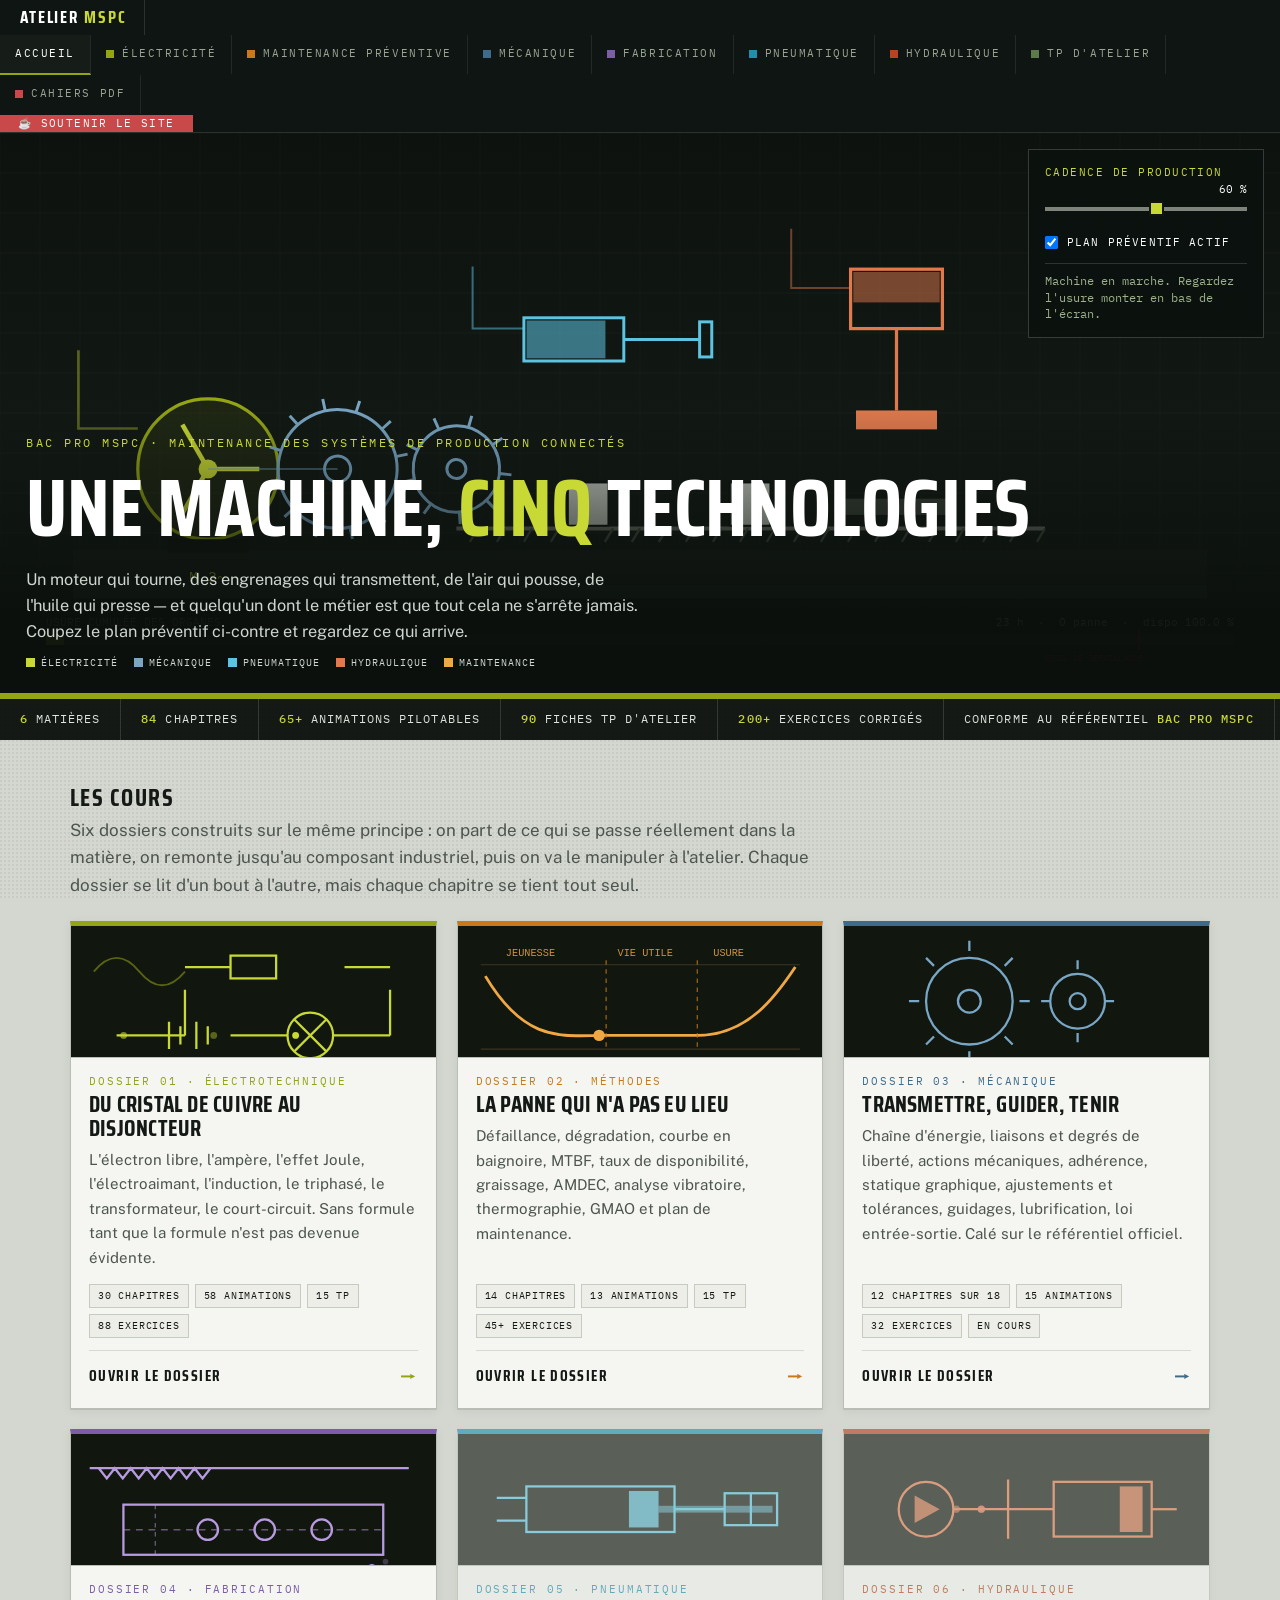
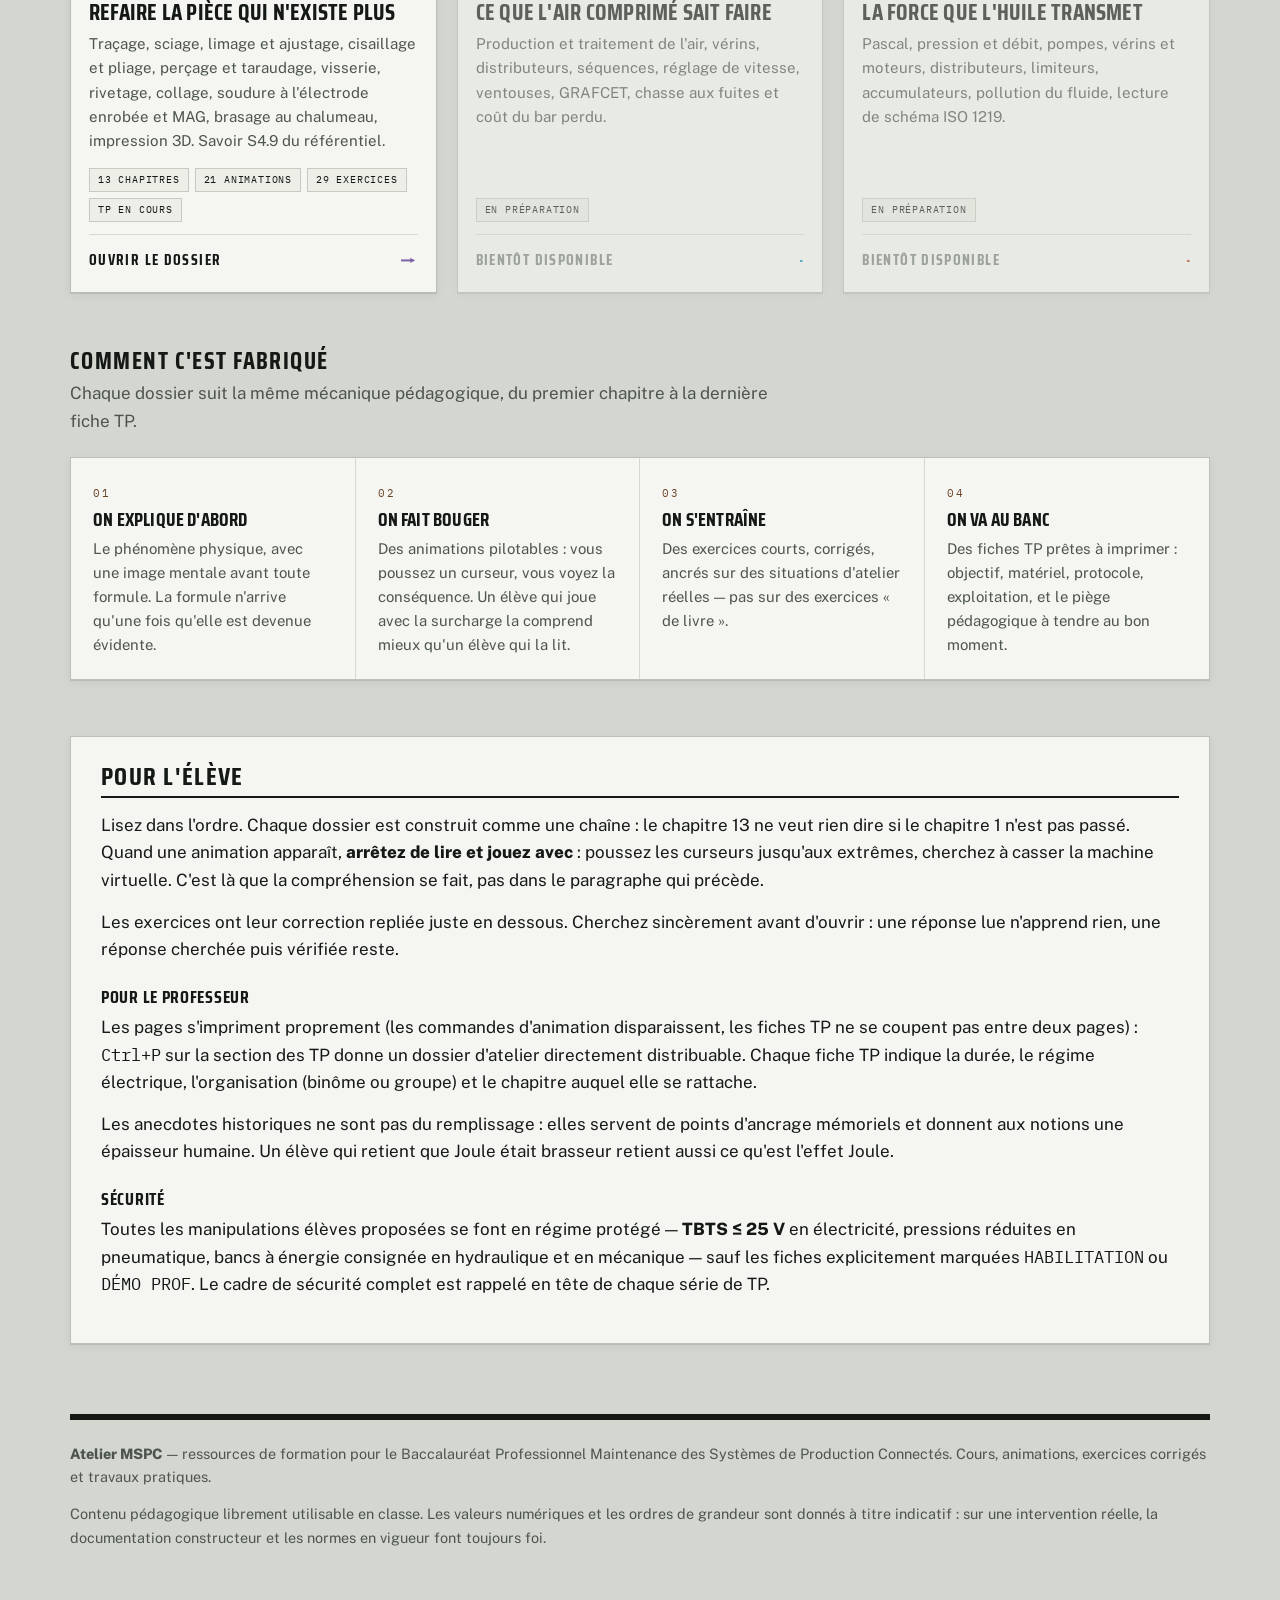
==== commit a147e7d3: "Ajoute la partie travaux pratiques et le chapitre de decodage de plan Les fiches de TP existaient ma" ====
--- a/index.html
+++ b/index.html
@@ -41,6 +41,7 @@
     <a class="m-fab" href="fabrication.html"><i class="pastille"></i>Fabrication</a>
     <a class="m-pneu" href="pneumatique.html"><i class="pastille"></i>Pneumatique</a>
     <a class="m-hydro" href="hydraulique.html"><i class="pastille"></i>Hydraulique</a>
+    <a class="m-tp" href="tp.html"><i class="pastille"></i>TP d'atelier</a>
     <a class="m-cahier" href="cahiers.html"><i class="pastille"></i>Cahiers PDF</a>
   </div>
   <a class="soutenir" href="https://ko-fi.com/topinambourrutabaga" target="_blank" rel="noopener">☕ Soutenir le site</a>
--- a/assets/site.css
+++ b/assets/site.css
@@ -81,6 +81,7 @@
 .m-fab{--m-accent:#7b5ea7; --m-accent-clair:#b79ae0}
 .m-pneu{--m-accent:#1f8fb0; --m-accent-clair:#5cc4e0}
 .m-hydro{--m-accent:#b5451f; --m-accent-clair:#e07a4e}
+.m-tp{--m-accent:#5c7a4a; --m-accent-clair:#9dbd84}
 .m-cahier{--m-accent:#c9484a; --m-accent-clair:#e88a8c}
 
 /* ---------- HERO ---------- */
@@ -99,6 +100,14 @@
   text-transform:uppercase; color:var(--accent-clair); margin:0 0 4px}
 .hero-ctrl label span{color:#fff; float:right; letter-spacing:0}
 .hero-ctrl input{width:100%; margin:0 0 14px}
+/* Interrupteur dans un panneau de commandes : la pastille et son libelle
+   sur une meme ligne. Sans cela, le span herite du renvoi a droite des
+   autres etiquettes et le libelle part sous la case. */
+.switch,.hero-ctrl label.switch,.ctrls label.switch{display:flex; align-items:center;
+  gap:9px; cursor:pointer; margin:0 0 12px}
+.switch input,.hero-ctrl label.switch input,.ctrls label.switch input{width:auto; margin:0; flex:0 0 auto}
+.hero-ctrl label.switch span,.ctrls label.switch span{float:none; color:#fff; margin:0;
+  font-family:"IBM Plex Mono",monospace; font-size:10.5px; letter-spacing:.11em; text-transform:uppercase}
 .hero-ctrl .verdict{font-family:"IBM Plex Mono",monospace; font-size:11.5px; color:#9fb08c; line-height:1.45;
   border-top:1px solid rgba(255,255,255,.14); padding-top:9px; margin-top:2px}
 
